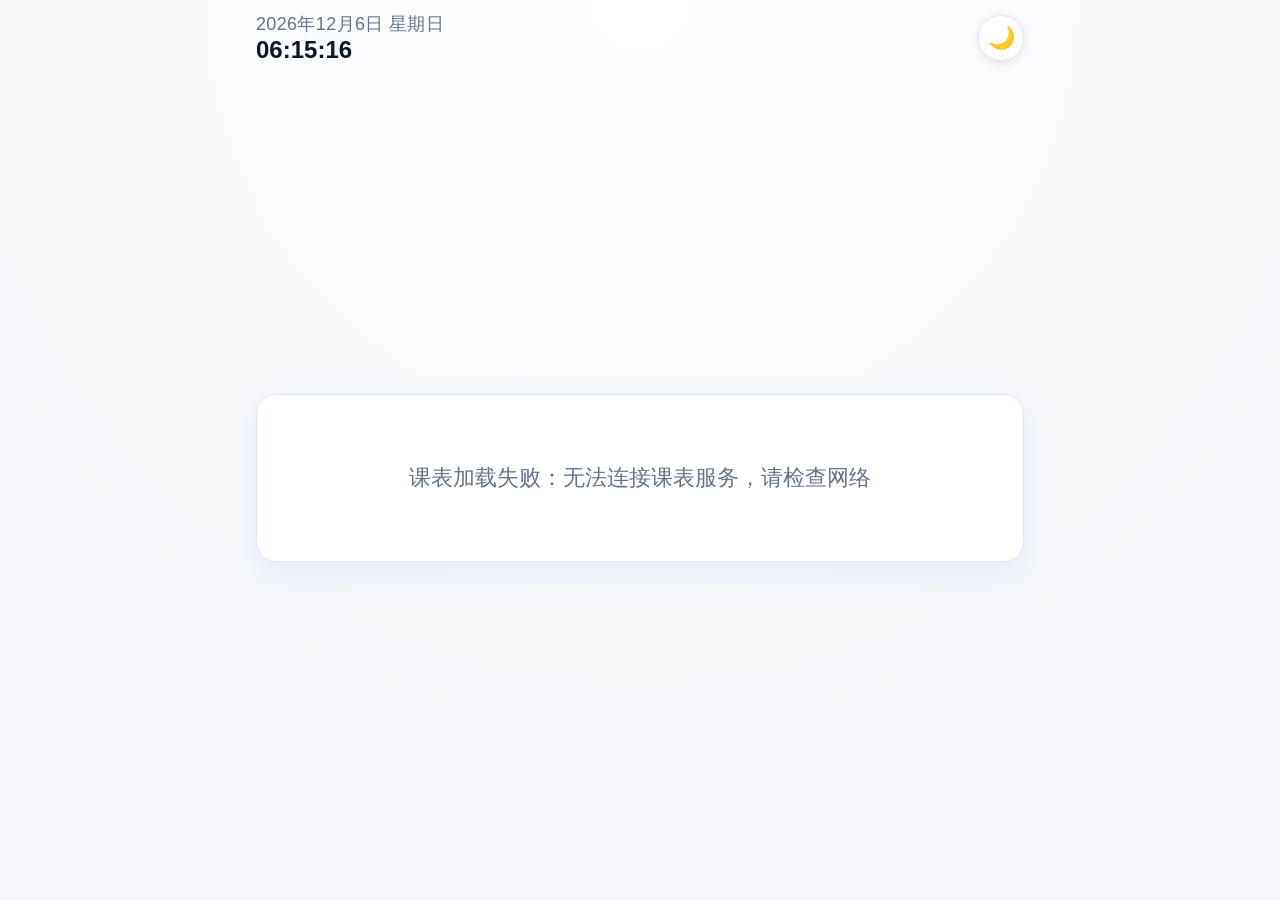
==== index.html @ 2ea4f19f "课表大屏系统初版" ====
<!DOCTYPE html>
<html lang="zh-CN" data-theme="light">
<head>
  <meta charset="UTF-8">
  <meta name="viewport" content="width=device-width, initial-scale=1.0, viewport-fit=cover">
  <meta name="theme-color" content="#f5f7fa">
  <title>课表大屏</title>
  <link rel="stylesheet" href="css/style.css">
</head>
<body>
  <div class="page">
    <!-- 顶部信息栏：日期 + 中文星期 + 实时时钟，右上角主题切换按钮 -->
    <header class="topbar">
      <div class="topbar-info">
        <div class="date-text" id="dateText">--</div>
        <div class="clock" id="clock">00:00:00</div>
      </div>
      <button class="theme-toggle" id="themeToggle" type="button" aria-label="切换日间/夜间主题">🌙</button>
    </header>

    <!-- 主体：最近一节课卡片 -->
    <main class="stage">
      <section class="course-card" id="courseCard">
        <div class="card-content" id="cardContent">
          <!-- 小标题：图标 + 状态文案，随「待上课 / 上课中 / 较长假期」切换 -->
          <span class="status-badge">
            <span class="status-icons" id="statusIcons">⏰ 📖</span>
            <span class="status-text" id="statusText">即将开课</span>
          </span>
          <h1 class="course-name" id="courseName">--</h1>
          <div class="classroom" id="classroom">--</div>
          <div class="course-time" id="courseTime">--:-- - --:--</div>
          <div class="teacher" id="teacher">--</div>
          <div class="countdown">
            <div class="countdown-hint" id="countdownHint">距离上课还有</div>
            <div class="countdown-main" id="countdownMain">
              <span class="countdown-num" id="countdownNum">--</span>
              <span class="countdown-unit">分钟</span>
            </div>
            <!-- 间隔超过 48 小时时替代分钟倒计时展示 -->
            <div class="holiday-tip" id="holidayTip" hidden>距离下次开课还有较长假期，请留意课表</div>
          </div>
          <div class="progress" id="progress" role="progressbar" aria-label="课程进度">
            <div class="progress-fill" id="progressFill"></div>
          </div>
          <!-- 底部提示小字：随状态切换 -->
          <div class="card-foot" id="cardFoot">做好准备，不要迟到</div>
        </div>
        <div class="empty-tip" id="emptyTip" hidden>暂无课程数据</div>
      </section>
    </main>
  </div>

  <!-- 手动调课面板：隐藏入口，长按顶部日期区域 700ms 打开 -->
  <div class="override-mask" id="overrideMask" hidden>
    <div class="override-sheet" role="dialog" aria-modal="true" aria-label="手动调课">
      <header class="override-head">
        <h2 class="override-title">手动调课</h2>
        <button class="override-btn override-btn-ghost" id="overrideClose" type="button">关闭</button>
      </header>

      <div class="override-body">
        <!-- 新增 / 编辑表单 -->
        <section class="override-section">
          <h3 class="override-subtitle" id="overrideFormTitle">新增临时课程</h3>
          <form class="override-form" id="overrideForm" novalidate>
            <label class="override-field">
              <span>课程名称 *</span>
              <input type="text" id="ovName" placeholder="如：高等数学">
            </label>
            <label class="override-field">
              <span>星期 *</span>
              <select id="ovWeekday">
                <option value="1">周一</option>
                <option value="2">周二</option>
                <option value="3">周三</option>
                <option value="4">周四</option>
                <option value="5">周五</option>
                <option value="6">周六</option>
                <option value="7">周日</option>
              </select>
            </label>
            <div class="override-row">
              <label class="override-field">
                <span>开始时间 *</span>
                <input type="time" id="ovStart">
              </label>
              <label class="override-field">
                <span>结束时间 *</span>
                <input type="time" id="ovEnd">
              </label>
            </div>
            <label class="override-field">
              <span>教室 *</span>
              <input type="text" id="ovClassroom" placeholder="如：实训楼203">
            </label>
            <label class="override-field">
              <span>老师</span>
              <input type="text" id="ovTeacher" placeholder="选填">
            </label>
            <p class="override-error" id="overrideError" hidden></p>
            <div class="override-actions">
              <button type="submit" class="override-btn override-btn-primary" id="ovSubmit">新增课程</button>
              <button type="button" class="override-btn override-btn-ghost" id="ovReset">重置表单</button>
            </div>
          </form>
        </section>

        <!-- 课程列表：正方课表 + 本地新增 -->
        <section class="override-section">
          <h3 class="override-subtitle">课程列表（含正方课表）</h3>
          <ul class="override-list" id="overrideList"></ul>
        </section>
      </div>

      <footer class="override-foot">
        <span class="override-hint" id="overrideStatus">所有修改仅保存在本机浏览器</span>
        <button class="override-btn override-btn-danger" id="overrideClear" type="button">清除全部手动修改</button>
      </footer>
    </div>
  </div>

  <!-- override.js 必须先加载，main.js 依赖 window.TimetableOverride -->
  <script src="js/override.js"></script>
  <script src="js/main.js"></script>
</body>
</html>
---- css/style.css ----
/* ============================================================
   课表大屏展示系统 - 全局样式
   极简赛博科技（柔和版）：卡片圆角 20px、极淡径向渐变背景、细边框
   日间 / 夜间主题通过 :root 与 html[data-theme="dark"] 上的 CSS 变量切换
   ============================================================ */

/* ---------- 主题变量：日间（默认） ---------- */
:root {
  --page-bg-center: #ffffff;   /* 背景径向渐变中心色 */
  --page-bg-edge: #f5f7fa;     /* 背景径向渐变边缘色（极浅灰蓝） */

  --card-bg: #ffffff;          /* 普通卡片背景 */
  --card-border: #e2e8f0;      /* 卡片细边框 */
  --card-shadow: 0 10px 32px rgba(37, 99, 235, .10);

  --text-main: #0f172a;
  --text-sub: #64748b;

  --accent-blue: #2563eb;      /* 待上课：科技蓝 */
  --accent-green: #10b981;     /* 上课中：科技绿 */

  /* 课程卡片三态配色：极淡渐变底 + 细边框 + 状态主色
     由 .is-* 类注入到 --card-accent 系列变量，供小标题 / 图标 / 进度条复用 */
  --stat-pending-bg1: #f7faff;                       /* 待上课：极淡蓝渐变起点 */
  --stat-pending-bg2: #e9f2ff;                       /* 待上课：极淡蓝渐变终点 */
  --stat-pending-accent: #2563eb;                    /* 待上课：主色 */
  --stat-pending-line: rgba(37, 99, 235, .26);       /* 待上课：细边框 */
  --stat-pending-soft: rgba(37, 99, 235, .09);       /* 待上课：主色淡底 */

  --stat-ongoing-bg1: #f6fdfa;                       /* 上课中：极淡绿渐变起点 */
  --stat-ongoing-bg2: #e7f9f1;
  --stat-ongoing-accent: #0d9f6e;
  --stat-ongoing-line: rgba(16, 185, 129, .28);
  --stat-ongoing-soft: rgba(16, 185, 129, .09);

  --stat-holiday-bg1: #fff7f7;                       /* 较长假期：极淡红渐变起点 */
  --stat-holiday-bg2: #ffeceb;
  --stat-holiday-accent: #dd5257;
  --stat-holiday-line: rgba(221, 82, 87, .26);
  --stat-holiday-soft: rgba(221, 82, 87, .09);

  --toggle-bg: #ffffff;
  --toggle-border: #e2e8f0;

  /* 表单控件（手动调课面板） */
  --field-bg: #f8fafc;
  --field-text: #0f172a;
  /* 下拉箭头（深色），URL 中的 # 需转义为 %23 */
  --select-arrow: url("data:image/svg+xml,%3Csvg xmlns='http://www.w3.org/2000/svg' viewBox='0 0 24 24' fill='none' stroke='%2364748b' stroke-width='2.5' stroke-linecap='round' stroke-linejoin='round'%3E%3Cpolyline points='6 9 12 15 18 9'/%3E%3C/svg%3E");
  /* 让浏览器用浅色渲染原生控件（下拉弹层、时间选择器） */
  color-scheme: light;
}

/* ---------- 主题变量：夜间 ---------- */
html[data-theme="dark"] {
  --page-bg-center: #16233c;
  --page-bg-edge: #0f172a;     /* 深蓝黑 */

  --card-bg: #1e293b;
  --card-border: #334155;
  --card-shadow: 0 10px 32px rgba(0, 0, 0, .5);

  --text-main: #e2e8f0;
  --text-sub: #94a3b8;

  /* 夜间小幅提高亮度，保证可读性 */
  --accent-blue: #3b82f6;
  --accent-green: #34d399;

  /* 课程卡片三态配色：夜间改用深色底 + 提亮的浅色主色，保证图标文字清晰可读 */
  --stat-pending-bg1: #182641;
  --stat-pending-bg2: #101b2e;
  --stat-pending-accent: #7cb2fb;
  --stat-pending-line: rgba(96, 165, 250, .34);
  --stat-pending-soft: rgba(96, 165, 250, .14);

  --stat-ongoing-bg1: #13291f;
  --stat-ongoing-bg2: #0d1c16;
  --stat-ongoing-accent: #4fd8a8;
  --stat-ongoing-line: rgba(52, 211, 153, .32);
  --stat-ongoing-soft: rgba(52, 211, 153, .14);

  --stat-holiday-bg1: #2b1c1f;
  --stat-holiday-bg2: #1c1214;
  --stat-holiday-accent: #f7a1a4;
  --stat-holiday-line: rgba(247, 161, 164, .30);
  --stat-holiday-soft: rgba(247, 161, 164, .14);

  --toggle-bg: #1e293b;
  --toggle-border: #334155;

  /* 表单控件（手动调课面板） */
  --field-bg: #0f172a;
  --field-text: #e2e8f0;
  --select-arrow: url("data:image/svg+xml,%3Csvg xmlns='http://www.w3.org/2000/svg' viewBox='0 0 24 24' fill='none' stroke='%2394a3b8' stroke-width='2.5' stroke-linecap='round' stroke-linejoin='round'%3E%3Cpolyline points='6 9 12 15 18 9'/%3E%3C/svg%3E");
  /* 关键：声明深色配色，浏览器才会把原生下拉弹层也渲染成深色，
     否则弹层会是浅色底 + 继承来的浅色文字，选项几乎看不清 */
  color-scheme: dark;
}

/* ---------- 基础重置 ---------- */
* {
  margin: 0;
  padding: 0;
  box-sizing: border-box;
}

[hidden] {
  display: none !important;
}

html,
body {
  height: 100%;
}

body {
  font-family: -apple-system, BlinkMacSystemFont, "Segoe UI", "PingFang SC",
    "Microsoft YaHei", "Helvetica Neue", Arial, sans-serif;
  color: var(--text-main);
  background-color: var(--page-bg-edge);
  background-image: radial-gradient(circle at 50% 0%, var(--page-bg-center) 0%, var(--page-bg-edge) 70%);
  /* 注意：不要用 background-attachment: fixed，移动端会禁用部分合成优化并强制重绘整个渐变。
     页面本身不滚动（overflow: hidden），无需 fixed 也能铺满视口。 */
  /* 主题切换平滑过渡 */
  transition: background-color .45s ease, color .45s ease;
  overflow: hidden; /* 手机竖屏一屏展示，不滚动 */
  -webkit-font-smoothing: antialiased;
}

/* ---------- 页面容器：手机竖屏优先，电脑端最大 800px 居中 ---------- */
.page {
  height: 100vh;
  height: 100dvh;
  max-width: 800px;
  margin: 0 auto;
  padding: 12px 16px 20px;
  padding-top: max(12px, env(safe-area-inset-top));
  display: flex;
  flex-direction: column;
  gap: 12px;
  overflow: hidden;
}

/* ---------- 顶部信息栏 ---------- */
.topbar {
  display: flex;
  align-items: center;
  justify-content: space-between;
  gap: 12px;
  flex-shrink: 0;
}

/* 顶部日期区域同时是「长按进入手动调课」的隐藏入口 */
.topbar-info {
  min-width: 0;
  -webkit-user-select: none;
  user-select: none;
  -webkit-touch-callout: none;
}

.date-text {
  font-size: clamp(16px, 4.2vw, 18px);
  color: var(--text-sub);
  letter-spacing: .02em;
}

.clock {
  font-size: clamp(20px, 5.5vw, 24px);
  font-weight: 700;
  font-variant-numeric: tabular-nums;
  transition: color .45s ease;
}

/* 右上角主题切换按钮 */
.theme-toggle {
  flex-shrink: 0;
  width: 46px;
  height: 46px;
  border-radius: 50%;
  border: 1px solid var(--toggle-border);
  background-color: var(--toggle-bg);
  font-size: 22px;
  line-height: 1;
  cursor: pointer;
  box-shadow: 0 2px 10px rgba(15, 23, 42, .10);
  transition: background-color .45s ease, border-color .45s ease, transform .2s ease;
}

.theme-toggle:active {
  transform: scale(.92);
}

/* ---------- 主体区域 ---------- */
.stage {
  flex: 1;
  min-height: 0;
  display: flex;
  align-items: center;
  justify-content: center;
}

/* ---------- 课程卡片 ---------- */
.course-card {
  width: 100%;
  border-radius: 20px;
  border: 1px solid var(--card-border);
  background-color: var(--card-bg);
  box-shadow: var(--card-shadow);
  padding: clamp(20px, 6vw, 36px) clamp(18px, 5vw, 32px);
  text-align: center;
  transition: background-color .4s ease, color .4s ease,
    border-color .4s ease, box-shadow .4s ease;
}

/* 待上课：极淡蓝渐变 + 细蓝边框（文字回归深色，夜间自动取浅色） */
.course-card.is-pending {
  --card-accent: var(--stat-pending-accent);
  --card-accent-soft: var(--stat-pending-soft);
  --card-accent-line: var(--stat-pending-line);
  background-color: var(--stat-pending-bg2);
  background-image: linear-gradient(155deg, var(--stat-pending-bg1) 0%, var(--stat-pending-bg2) 100%);
  border-color: var(--stat-pending-line);
}

/* 上课中：极淡绿渐变 + 细绿边框 */
.course-card.is-ongoing {
  --card-accent: var(--stat-ongoing-accent);
  --card-accent-soft: var(--stat-ongoing-soft);
  --card-accent-line: var(--stat-ongoing-line);
  background-color: var(--stat-ongoing-bg2);
  background-image: linear-gradient(155deg, var(--stat-ongoing-bg1) 0%, var(--stat-ongoing-bg2) 100%);
  border-color: var(--stat-ongoing-line);
}

/* 较长假期（间隔 > 48 小时）：极淡红渐变 + 细红边框 */
.course-card.is-holiday {
  --card-accent: var(--stat-holiday-accent);
  --card-accent-soft: var(--stat-holiday-soft);
  --card-accent-line: var(--stat-holiday-line);
  background-color: var(--stat-holiday-bg2);
  background-image: linear-gradient(155deg, var(--stat-holiday-bg1) 0%, var(--stat-holiday-bg2) 100%);
  border-color: var(--stat-holiday-line);
}

.card-content {
  display: flex;
  flex-direction: column;
  align-items: center;
  gap: clamp(6px, 2vw, 12px);
}

/* 小标题：图标 + 状态文案的组合胶囊 */
.status-badge {
  display: inline-flex;
  align-items: center;
  gap: 7px;
  font-size: clamp(13px, 3.4vw, 15px);
  font-weight: 600;
  letter-spacing: .08em;
  padding: 4px 14px;
  border-radius: 999px;
  background-color: var(--card-accent-soft, rgba(37, 99, 235, .09));
  border: 1px solid var(--card-accent-line, rgba(37, 99, 235, .26));
  color: var(--card-accent, var(--accent-blue));
}

/* 小标题里的图标：稍微放大一点，作为克制的状态装饰 */
.status-icons {
  font-size: clamp(14px, 3.8vw, 17px);
  line-height: 1;
  letter-spacing: .04em;
}

/* 课程名称：48~64px，超粗 */
.course-name {
  font-size: clamp(48px, 14vw, 64px);
  font-weight: 900;
  line-height: 1.05;
  word-break: break-word;
}

/* 教室：40~52px，加粗（重点放大，方便快速识别教室） */
.classroom {
  font-size: clamp(40px, 11vw, 52px);
  font-weight: 800;
  line-height: 1.1;
  word-break: break-word;
}

/* 上课时间：24~28px */
.course-time {
  font-size: clamp(24px, 7vw, 28px);
  font-weight: 600;
  font-variant-numeric: tabular-nums;
  opacity: .95;
}

/* 授课老师：18~20px */
.teacher {
  font-size: clamp(18px, 5vw, 20px);
  font-weight: 500;
  opacity: .85;
}

/* ---------- 倒计时 ---------- */
.countdown {
  margin-top: clamp(4px, 1.5vw, 10px);
  display: flex;
  flex-direction: column;
  align-items: center;
  gap: 2px;
}

.countdown-hint {
  font-size: clamp(15px, 4vw, 18px);
  font-weight: 600;
  letter-spacing: .08em;
  opacity: .9;
}

.countdown-main {
  display: flex;
  align-items: baseline;
  gap: 6px;
}

/* 倒计时数字：56~72px，超粗，页面最醒目 */
.countdown-num {
  display: inline-block;
  font-size: clamp(56px, 16vw, 72px);
  font-weight: 900;
  line-height: 1;
  font-variant-numeric: tabular-nums;
  will-change: transform;
}

/* 倒计时数字变化时的平滑脉冲动画 */
@keyframes numPop {
  0%   { transform: scale(1); }
  45%  { transform: scale(1.08); }
  100% { transform: scale(1); }
}

.countdown-num.tick {
  animation: numPop .45s ease;
}

.countdown-unit {
  font-size: clamp(22px, 6vw, 28px);
  font-weight: 700;
  opacity: .9;
}

/* 长间隔（>48小时）提示文案：替代分钟倒计时 */
.holiday-tip {
  font-size: clamp(20px, 5.6vw, 26px);
  font-weight: 700;
  line-height: 1.45;
  letter-spacing: .02em;
  padding: clamp(4px, 1.5vw, 8px) 0;
}

/* ---------- 进度条 ---------- */
/* 待上课：显示剩余等待比例（从满逐渐减少）；上课中：显示已上比例（从左往右填满） */
/* 间隔超过 48 小时时不渲染（由 JS 控制 hidden） */
.progress {
  width: 80%; /* 占卡片宽度 80%，卡片内容居中因此自动水平居中 */
  height: clamp(8px, 2.2vw, 12px);
  margin-top: clamp(10px, 3vw, 16px);
  border-radius: 999px;
  /* 淡色卡片上改用状态主色的淡底与实色填充，逻辑与动画完全不变 */
  background-color: var(--card-accent-soft, rgba(37, 99, 235, .12));
  overflow: hidden;
}

.progress-fill {
  width: 100%;
  height: 100%;
  border-radius: 999px;
  background-color: var(--card-accent, var(--accent-blue));
  transform: scaleX(0);
  transform-origin: left center;
  /* 用 transform 而不是 width 做动画：
     width 属于会触发布局的属性，逐帧动画会导致每帧重排；
     transform 走合成层，移动端明显更流畅。 */
  transition: transform 1s linear;
  will-change: transform;
}

/* ---------- 底部提示小字 ---------- */
/* 位置在进度条下方（长假期时进度条隐藏，它仍位于卡片底部） */
.card-foot {
  margin-top: clamp(2px, 1vw, 6px);
  font-size: clamp(13px, 3.6vw, 15px);
  font-weight: 500;
  letter-spacing: .04em;
  color: var(--card-accent, var(--text-sub));
  opacity: .88;
}

/* ---------- 空状态 ---------- */
.empty-tip {
  font-size: clamp(18px, 5vw, 22px);
  color: var(--text-sub);
  padding: clamp(20px, 6vw, 32px) 0;
}

/* ============================================================
   手动调课面板（隐藏入口：长按顶部日期区域打开）
   独立于大屏页，允许内部滚动，不影响「首页一屏不滚动」的约束
   ============================================================ */
.override-mask {
  position: fixed;
  inset: 0;
  z-index: 100;
  display: flex;
  align-items: center;
  justify-content: center;
  padding: 16px;
  background-color: rgba(15, 23, 42, .6);
  /* 注意：不要加 backdrop-filter: blur()。
     全屏毛玻璃在移动端 GPU 上非常昂贵，而且背后每秒都在重绘（倒计时/进度条），
     会持续触发重新模糊整块背景，这正是面板卡顿的主因。 */
}

.override-sheet {
  width: min(100%, 560px);
  max-height: 92vh;
  display: flex;
  flex-direction: column;
  border-radius: 20px;
  border: 1px solid var(--card-border);
  background-color: var(--card-bg);
  color: var(--text-main);
  box-shadow: 0 20px 60px rgba(15, 23, 42, .3);
  overflow: hidden;
}

.override-head,
.override-foot {
  display: flex;
  align-items: center;
  justify-content: space-between;
  gap: 12px;
  padding: 14px 18px;
  flex-shrink: 0;
}

.override-head {
  border-bottom: 1px solid var(--card-border);
}

.override-foot {
  border-top: 1px solid var(--card-border);
  flex-wrap: wrap;
}

.override-title {
  font-size: 18px;
  font-weight: 800;
}

.override-hint {
  font-size: 12px;
  color: var(--text-sub);
}

.override-body {
  flex: 1;
  min-height: 0;
  overflow-y: auto;
  padding: 16px 18px;
  display: flex;
  flex-direction: column;
  gap: 22px;
}

.override-subtitle {
  font-size: 14px;
  font-weight: 700;
  color: var(--text-sub);
  margin-bottom: 10px;
}

/* ---------- 表单 ---------- */
.override-form {
  display: flex;
  flex-direction: column;
  gap: 12px;
}

.override-row {
  display: flex;
  gap: 12px;
}

.override-row .override-field {
  flex: 1;
  min-width: 0;
}

.override-field {
  display: flex;
  flex-direction: column;
  gap: 6px;
  font-size: 13px;
  color: var(--text-sub);
}

.override-field input,
.override-field select {
  width: 100%;
  padding: 10px 12px;
  font-size: 15px;
  font-family: inherit;
  /* 用变量而非继承色，避免夜间继承浅色文字后落到浅色原生弹层上看不清 */
  color: var(--field-text);
  background-color: var(--field-bg);
  border: 1px solid var(--card-border);
  border-radius: 10px;
  outline: none;
  transition: border-color .2s ease;
}

/* 下拉框：去掉系统默认外观，换成自绘箭头，日夜模式下都清晰可辨 */
.override-field select {
  appearance: none;
  -webkit-appearance: none;
  padding-right: 36px;
  background-image: var(--select-arrow);
  background-repeat: no-repeat;
  background-position: right 12px center;
  background-size: 16px 16px;
  cursor: pointer;
}

/* 时间选择器的时钟图标 */
.override-field input[type="time"]::-webkit-calendar-picker-indicator {
  cursor: pointer;
  opacity: .65;
}

.override-field input:focus,
.override-field select:focus {
  border-color: var(--accent-blue);
}

.override-error {
  font-size: 13px;
  color: #ef4444;
}

.override-actions {
  display: flex;
  gap: 10px;
}

/* ---------- 按钮 ---------- */
.override-btn {
  padding: 10px 16px;
  font-size: 14px;
  font-family: inherit;
  font-weight: 600;
  border-radius: 10px;
  border: 1px solid var(--card-border);
  background-color: transparent;
  color: var(--text-main);
  cursor: pointer;
  transition: opacity .2s ease, transform .15s ease;
}

.override-btn:active {
  transform: scale(.97);
}

.override-btn-primary {
  background-color: var(--accent-blue);
  border-color: transparent;
  color: #ffffff;
}

.override-btn-danger {
  background-color: #ef4444;
  border-color: transparent;
  color: #ffffff;
}

.override-btn-ghost {
  background-color: transparent;
}

/* ---------- 课程列表 ---------- */
.override-list {
  list-style: none;
  display: flex;
  flex-direction: column;
  gap: 8px;
}

.override-item {
  display: flex;
  align-items: center;
  justify-content: space-between;
  gap: 12px;
  padding: 10px 12px;
  border: 1px solid var(--card-border);
  border-radius: 12px;
}

.override-item.is-skipped {
  opacity: .55;
}

.override-item-info {
  min-width: 0;
  display: flex;
  flex-direction: column;
  gap: 3px;
}

.override-item-title {
  font-size: 15px;
  font-weight: 700;
  overflow: hidden;
  text-overflow: ellipsis;
  white-space: nowrap;
}

.override-item-meta {
  font-size: 12px;
  color: var(--text-sub);
}

.override-badge {
  align-self: flex-start;
  font-size: 11px;
  font-weight: 600;
  padding: 2px 8px;
  border-radius: 999px;
  color: var(--accent-blue);
  background-color: rgba(37, 99, 235, .12);
}

.override-badge.is-skipped {
  color: #ef4444;
  background-color: rgba(239, 68, 68, .12);
}

.override-item-ops {
  display: flex;
  gap: 6px;
  flex-shrink: 0;
}

.override-btn-sm {
  padding: 6px 12px;
  font-size: 13px;
  font-family: inherit;
  border-radius: 8px;
  border: 1px solid var(--card-border);
  background-color: transparent;
  color: var(--text-main);
  cursor: pointer;
}

.override-btn-sm.is-danger {
  color: #ef4444;
  border-color: rgba(239, 68, 68, .4);
}

.override-empty {
  font-size: 14px;
  color: var(--text-sub);
  text-align: center;
  padding: 16px 0;
}

/* 面板打开时禁止大屏页滚动 */
body.override-open {
  overflow: hidden;
}

/* 尊重用户的减弱动画偏好 */
@media (prefers-reduced-motion: reduce) {
  * {
    animation: none !important;
    transition: none !important;
  }
}
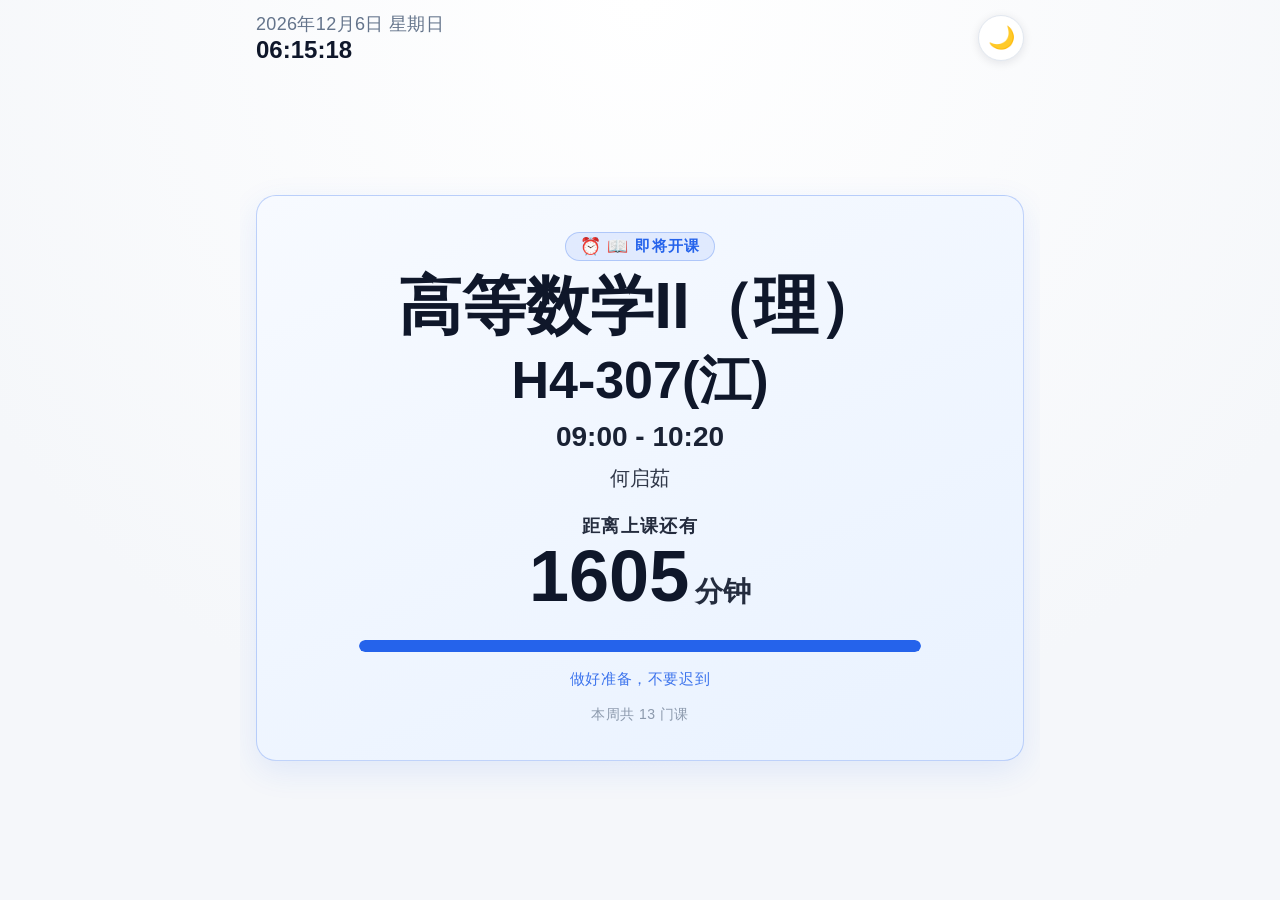
==== commit 93be46c6: "chore: 更新课表数据（2026-09-25 02:23 UTC）" ====
--- a/index.html
+++ b/index.html
@@ -45,6 +45,8 @@
           </div>
           <!-- 底部提示小字：随状态切换 -->
           <div class="card-foot" id="cardFoot">做好准备，不要迟到</div>
+          <!-- 本周课程数提示：由 main.js 按「本周课表 + 本地覆盖层」统计 -->
+          <div class="week-stat" id="weekStat" hidden></div>
         </div>
         <div class="empty-tip" id="emptyTip" hidden>暂无课程数据</div>
       </section>
--- a/css/style.css
+++ b/css/style.css
@@ -399,6 +399,17 @@
   opacity: .88;
 }
 
+/* ---------- 本周课程数提示 ---------- */
+/* 卡片最底部的一行小字，仅作信息提示，不参与状态配色 */
+.week-stat {
+  margin-top: clamp(2px, .8vw, 5px);
+  font-size: clamp(12px, 3.2vw, 14px);
+  font-weight: 500;
+  letter-spacing: .03em;
+  color: var(--text-sub);
+  opacity: .7;
+}
+
 /* ---------- 空状态 ---------- */
 .empty-tip {
   font-size: clamp(18px, 5vw, 22px);
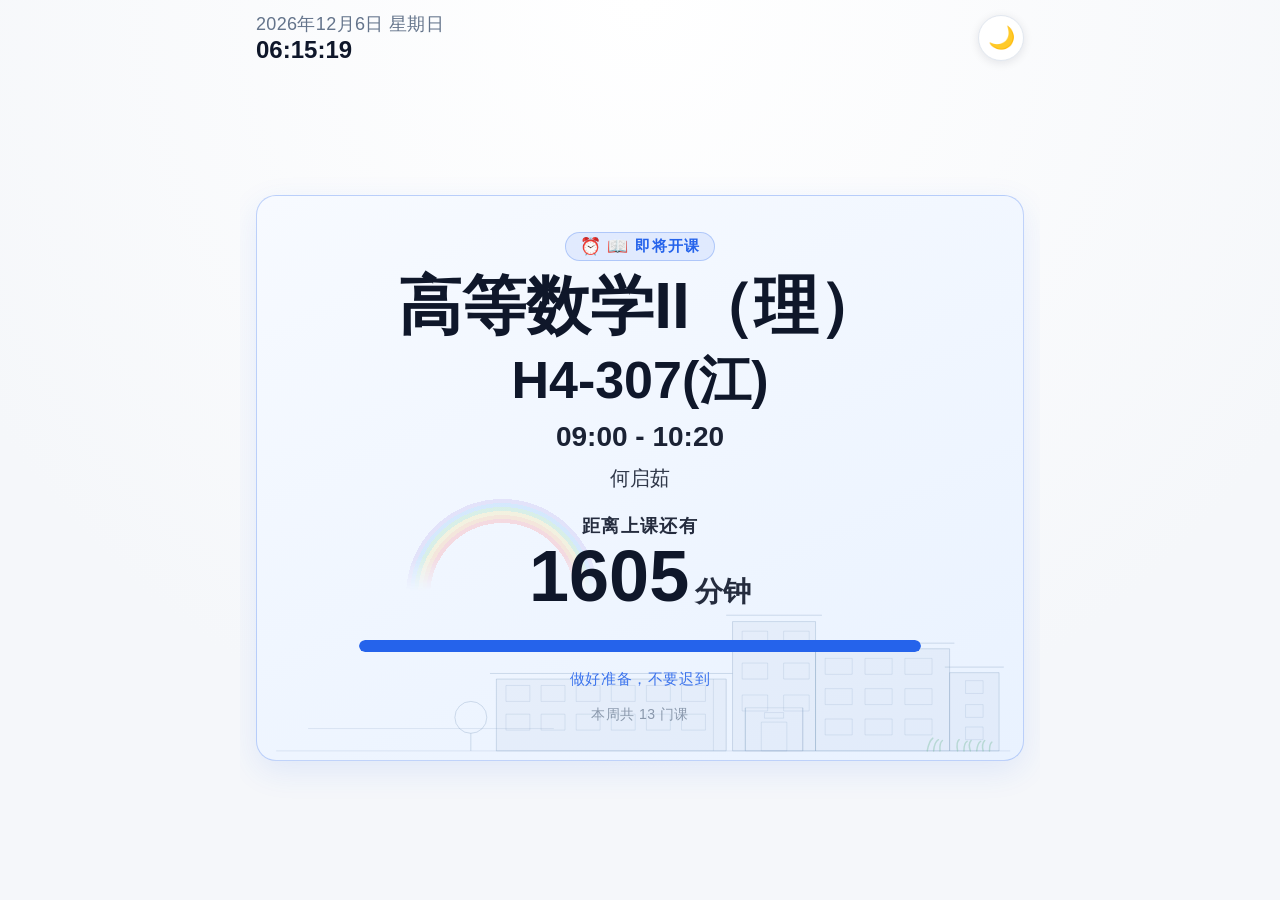
==== commit f3cfb153: "chore: 更新课表数据（2026-09-26 06:15 UTC）" ====
--- a/index.html
+++ b/index.html
@@ -21,6 +21,221 @@
     <!-- 主体：最近一节课卡片 -->
     <main class="stage">
       <section class="course-card" id="courseCard">
+        <!-- 底层装饰：抽象校园「教学楼 + 植被」线条插画（纯矢量内联 SVG，不含任何图片或外部资源）。
+             只在「待上课」状态显示，压在卡片最底层，定位与配色由 css/style.css 的 .card-deco 控制 -->
+        <!-- preserveAspectRatio 用 slice（铺满）而不是 meet（完整装下）：
+             窄屏手机上卡片变窄变长，若用 meet 插画会被宽度锁死、缩成很小一条；
+             slice 让插画始终按装饰带高度铺满、右下对齐，超出部分裁掉左侧天空 -->
+        <svg class="card-deco card-deco-pending" viewBox="0 0 960 270" preserveAspectRatio="xMaxYMax slice" aria-hidden="true" focusable="false">
+          <!-- 地平线 与 左侧路面/草坪分界线 -->
+          <path class="dc-soft" d="M24 258H944M64 230H372"/>
+
+          <!-- 左：两层矮楼（楼体轮廓 + 挑檐线 + 两排窗格 + 分层竖线） -->
+          <rect class="dc-body" x="300" y="168" width="288" height="90"/>
+          <path class="dc-line" d="M292 161H596"/>
+          <!-- 两排窗格：夜里只留零星几扇亮着的教室，分「较亮 / 微亮 / 关闭」三档
+               （挂 dc-lit 的较亮、挂 dc-lit-dim 的微亮、仍用 dc-soft 的整夜关闭；
+                白天这三档线型完全一样，看不出区别） -->
+          <path class="dc-lit" d="M312 176h30v20h-30z M356 176h30v20h-30z M444 212h30v20h-30z"/>
+          <path class="dc-lit-dim" d="M488 212h30v20h-30z"/>
+          <path class="dc-soft" d="M400 176h30v20h-30z M444 176h30v20h-30z M488 176h30v20h-30z M532 176h30v20h-30z M312 212h30v20h-30z M356 212h30v20h-30z M400 212h30v20h-30z M532 212h30v20h-30z"/>
+          <!-- 开间分隔竖线：是楼体结构线，不点亮 -->
+          <path class="dc-soft" d="M572 168V258"/>
+
+          <!-- 右：主楼（左塔楼高、右体块矮的阶梯轮廓 + 三层窗格 + 门厅） -->
+          <rect class="dc-body" x="596" y="96" width="104" height="162"/>
+          <rect class="dc-body" x="700" y="130" width="168" height="128"/>
+          <path class="dc-line" d="M588 88H708M694 123H874"/>
+          <!-- 主楼三层窗格（15 扇）同样只留零星几扇亮着，三档零散分布 -->
+          <path class="dc-lit" d="M608 108h32v20h-32z M660 188h32v20h-32z M762 180h34v20h-34z"/>
+          <path class="dc-lit-dim" d="M712 142h34v20h-34z M812 218h34v20h-34z"/>
+          <path class="dc-soft" d="M660 108h32v20h-32z M608 148h32v20h-32z M660 148h32v20h-32z M608 188h32v20h-32z M762 142h34v20h-34z M812 142h34v20h-34z M712 180h34v20h-34z M812 180h34v20h-34z M712 218h34v20h-34z M762 218h34v20h-34z"/>
+          <!-- 门厅：内凹的入口两侧竖线 + 门洞 + 门楣小窗 -->
+          <path class="dc-line" d="M612 204V258M684 204V258"/>
+          <path class="dc-soft" d="M612 204h72v54h-72z M632 222h32v36h-32z M636 210h24v7h-24z"/>
+
+          <!-- 右翼矮楼（单列三扇小窗，夜里只有中间那扇亮着） -->
+          <rect class="dc-body" x="868" y="160" width="62" height="98"/>
+          <path class="dc-line" d="M862 153H936"/>
+          <path class="dc-lit" d="M888 200h22v16h-22z"/>
+          <path class="dc-soft" d="M888 170h22v16h-22z M888 228h22v16h-22z"/>
+
+          <!-- 植被：左侧小树（树冠 + 树干）、主楼窗台一丛小绿植、底部一排低矮草丛 -->
+          <path class="dc-line" d="M268 258V236"/>
+          <circle class="dc-line" cx="268" cy="216" r="20"/>
+          <path class="dc-veg" d="M840 258q2-12 7-16M848 258q1-11 6-14M856 258q-1-10 3-13"/>
+          <path class="dc-veg" d="M878 258q-2-11 2-14M886 258q0-10 4-12M894 258q-3-9 1-13M902 258q1-10 5-12M910 258q-2-9 2-13M918 258q0-9 3-11"/>
+        </svg>
+        <!-- 底层装饰：抽象校园「长排教学楼立面」线条插画（纯矢量内联 SVG，不含任何图片或外部资源）。
+             只在「上课中」状态显示，压在卡片最底层，配色由 css/style.css 的 .card-deco 一套变量控制。
+             尺寸沿用 .card-deco 的 height:38% + width:100%，preserveAspectRatio 用 slice（铺满）：
+             卡片越窄两侧被裁掉越多，中间「入口 + 两侧窗带」那一段始终保留 ——
+             所以手机上看到的是一条横贯卡片、两端伸出卡外的长楼，而不是缩成小小一条 -->
+        <svg class="card-deco card-deco-ongoing" viewBox="0 0 960 190" preserveAspectRatio="xMidYMax slice" aria-hidden="true" focusable="false">
+          <!-- 远景：两端各一段更矮的附属楼（只有极淡块面、不描边，压在主楼后面） -->
+          <rect class="dc-ghost" x="8" y="110" width="70" height="48"/>
+          <rect class="dc-ghost" x="882" y="104" width="70" height="54"/>
+
+          <!-- 地面线 -->
+          <path class="dc-soft" d="M18 158H942"/>
+
+          <!-- 主楼三段：左翼 / 中段略高 / 右翼（浅块面 + 轮廓线），楼体高度约占卡片宽度的 14% -->
+          <rect class="dc-body" x="68" y="42" width="244" height="116"/>
+          <rect class="dc-body" x="312" y="26" width="336" height="132"/>
+          <rect class="dc-body" x="648" y="42" width="244" height="116"/>
+
+          <!-- 挑檐线：三段各一条，比楼体略宽出一小截 -->
+          <path class="dc-line" d="M60 42H320M304 26H656M640 42H900"/>
+
+          <!-- 两端翼楼外端的坡屋面 -->
+          <path class="dc-line" d="M68 42L86 26H162L180 42M780 42L798 26H874L892 42"/>
+
+          <!-- 左翼窗格：4 层 × 5 扇。夜里只留零星几扇亮着，分「较亮 / 微亮 / 关闭」三档 -->
+          <path class="dc-lit" d="M128 76h30v22h-30z M174 76h30v22h-30z M82 128h30v22h-30z"/>
+          <path class="dc-lit-dim" d="M220 50h30v22h-30z M220 76h30v22h-30z M266 102h30v22h-30z"/>
+          <path class="dc-soft" d="M82 50h30v22h-30z M128 50h30v22h-30z M174 50h30v22h-30z M266 50h30v22h-30z M82 76h30v22h-30z M266 76h30v22h-30z M82 102h30v22h-30z M128 102h30v22h-30z M174 102h30v22h-30z M220 102h30v22h-30z M128 128h30v22h-30z M174 128h30v22h-30z M220 128h30v22h-30z M266 128h30v22h-30z"/>
+
+          <!-- 右翼窗格：4 层 × 5 扇（与左翼镜像，同样只留零星几扇亮着） -->
+          <path class="dc-lit" d="M754 50h30v22h-30z M708 102h30v22h-30z M800 128h30v22h-30z"/>
+          <path class="dc-lit-dim" d="M846 76h30v22h-30z M662 102h30v22h-30z M754 128h30v22h-30z"/>
+          <path class="dc-soft" d="M662 50h30v22h-30z M708 50h30v22h-30z M800 50h30v22h-30z M846 50h30v22h-30z M662 76h30v22h-30z M708 76h30v22h-30z M754 76h30v22h-30z M800 76h30v22h-30z M754 102h30v22h-30z M800 102h30v22h-30z M846 102h30v22h-30z M662 128h30v22h-30z M708 128h30v22h-30z M846 128h30v22h-30z"/>
+
+          <!-- 中段窗格：入口两侧各一条宽窗带，4 层 × 2 扇（同样只留零星几扇亮着） -->
+          <path class="dc-lit" d="M322 94h40v26h-40z M540 34h40v26h-40z M598 64h40v26h-40z"/>
+          <path class="dc-lit-dim" d="M380 124h40v26h-40z M540 94h40v26h-40z"/>
+          <path class="dc-soft" d="M322 34h40v26h-40z M380 34h40v26h-40z M322 64h40v26h-40z M380 64h40v26h-40z M540 64h40v26h-40z M598 34h40v26h-40z M380 94h40v26h-40z M598 94h40v26h-40z M322 124h40v26h-40z M540 124h40v26h-40z M598 124h40v26h-40z"/>
+
+          <!-- 入口门厅：挑出的雨棚 + 两侧立柱 + 玻璃门（含竖梃）+ 门前台阶 -->
+          <path class="dc-line" d="M424 96H536M428 106H532M440 106V158M520 106V158"/>
+          <path class="dc-soft" d="M452 112h56v46h-56z M466 112V158M480 112V158M494 112V158 M444 152H516"/>
+
+          <!-- 植被：左侧细树（树干 + 树冠）、右侧小灌木、底部一整排草丛 -->
+          <path class="dc-line" d="M44 158V124"/>
+          <ellipse class="dc-line" cx="44" cy="104" rx="13" ry="24"/>
+          <path class="dc-veg" d="M916 158q-2-14 3-19M922 158q1-13 6-17M910 158q-3-12 0-17"/>
+          <path class="dc-veg" d="M24 158q2-16 7-21M32 158q1-15 6-19M40 158q-1-14 3-18 M100 158q2-16 7-21M108 158q1-15 6-19M116 158q-1-14 3-18 M176 158q2-16 7-21M184 158q1-15 6-19M192 158q-1-14 3-18 M252 158q2-16 7-21M260 158q1-15 6-19M268 158q-1-14 3-18 M328 158q2-16 7-21M336 158q1-15 6-19M344 158q-1-14 3-18 M404 158q2-16 7-21M412 158q1-15 6-19M420 158q-1-14 3-18 M480 158q2-16 7-21M488 158q1-15 6-19M496 158q-1-14 3-18 M556 158q2-16 7-21M564 158q1-15 6-19M572 158q-1-14 3-18 M632 158q2-16 7-21M640 158q1-15 6-19M648 158q-1-14 3-18 M708 158q2-16 7-21M716 158q1-15 6-19M724 158q-1-14 3-18 M784 158q2-16 7-21M792 158q1-15 6-19M800 158q-1-14 3-18 M860 158q2-16 7-21M868 158q1-15 6-19M876 158q-1-14 3-18 M924 158q2-16 7-21M932 158q1-15 6-19M940 158q-1-14 3-18"/>
+        </svg>
+        <!-- 底层装饰：开平碉楼 + 岭南榕树的侨乡水岸剪影（纯矢量内联 SVG，不含任何图片或外部资源）。
+             只在「较长假期」状态显示，压在卡片最底层；宽度按卡片宽度取比例、高度由 CSS 的
+             aspect-ratio 锁死成 viewBox 比例，所以手机 / 电脑都是等比缩放、绝不变形。
+             底边停在水面饰带的上沿，碉楼与榕树正好立在地平线上；
+             线条与植被的配色由 css/style.css 的 .is-holiday .card-deco 一套变量控制 -->
+        <!-- 造型要点（一眼认出是开平碉楼）：又高又瘦的平直楼体（近 1:2）、多道层间挑檐、
+             密排的窗格、顶层柱廊式券廊、屋顶两端「燕子窝」角堡 + 中央山花圆窗 -->
+        <svg class="card-deco card-deco-holiday-left" viewBox="0 0 461 420" preserveAspectRatio="xMidYMax meet" aria-hidden="true" focusable="false">
+          <!-- 地面线：与卡片底部那层水面饰带的上沿重合 -->
+          <path class="dc-soft" d="M0 418H461"/>
+
+          <!-- 左侧：岭南大榕树（特征都点出来）——矮壮带板根的树干、一排垂到地面的气根、
+               宽而低的散冠，远看就是一棵压着水岸的老榕 -->
+          <path class="dc-line" d="M64 418C70 396 77 374 84 352M104 418C98 396 91 374 86 352"/>
+          <path class="dc-line" d="M58 406C48 409 40 413 34 418M110 406C120 409 128 413 134 418"/>
+          <path class="dc-line" d="M86 352L46 320M86 352L128 316M86 352L88 296"/>
+          <!-- 气根：榕树最标志性的特征，从枝干垂到地面，像挂了一排帘子 -->
+          <path class="dc-line" d="M46 320C42 350 39 384 38 418M128 316C132 348 135 382 136 418M58 336C55 364 53 392 52 418"/>
+          <path class="dc-soft" d="M112 330C114 360 115 390 116 418M30 332V356M68 300V320M108 300V318M142 324V346"/>
+          <ellipse class="dc-line" cx="86" cy="308" rx="54" ry="36"/>
+          <ellipse class="dc-line" cx="44" cy="320" rx="32" ry="24"/>
+          <ellipse class="dc-line" cx="132" cy="318" rx="32" ry="24"/>
+          <ellipse class="dc-line" cx="70" cy="274" rx="38" ry="25"/>
+          <ellipse class="dc-line" cx="120" cy="278" rx="32" ry="22"/>
+          <ellipse class="dc-soft" cx="86" cy="332" rx="40" ry="20"/>
+          <!-- 树下一丛灌木与草丛 -->
+          <path class="dc-veg" d="M156 418q-3-17 3-22M164 418q1-16 6-20M172 418q-2-14 2-19M180 418q1-13 5-17"/>
+
+          <!-- 碉楼主体：开平碉楼的命门是「又高又瘦、立面平直」——
+               楼体 148 宽 × 300 高，接近 1:2 的瘦高比例，一眼就不是普通教学楼 -->
+          <rect class="dc-body" x="250" y="118" width="148" height="300"/>
+          <!-- 三道层间挑檐线（两端各挑出 8），把楼体切成四段 -->
+          <path class="dc-line" d="M242 196H406M242 274H406M242 352H406"/>
+
+          <!-- 顶层：柱廊式券廊（碉楼最标志性的部分），三开间半圆券。
+               这三孔券挂 dc-lit：白天只是普通窗线，夜里整层点亮 -->
+          <path class="dc-lit" d="M263 196V166A18 18 0 0 1 299 166V196M306 196V166A18 18 0 0 1 342 166V196M349 196V166A18 18 0 0 1 385 166V196"/>
+          <!-- 券廊的额枋线 + 中间两根券脚 -->
+          <path class="dc-soft" d="M250 142H398M302 196V166M345 196V166"/>
+
+          <!-- 三、四层：每层两扇窗，每扇带竖梃 + 横档（窗格多层次重复，是碉楼的第二特征） -->
+          <path class="dc-lit" d="M264 212h44v46h-44z M286 212V258 M264 235H308 M340 212h44v46h-44z M362 212V258 M340 235H384"/>
+          <path class="dc-lit" d="M264 290h44v46h-44z M286 290V336 M264 313H308 M340 290h44v46h-44z M362 290V336 M340 313H384"/>
+
+          <!-- 底层：中间厚重的拱门洞（沿用细节线，不点亮） + 两侧小窗（dc-lit，夜间亮灯） -->
+          <path class="dc-soft" d="M308 418V382A16 16 0 0 1 340 382V418M324 382V418"/>
+          <path class="dc-lit" d="M270 376h22v28h-22z M281 376V404 M270 390H292 M356 376h22v28h-22z M367 376V404 M356 390H378"/>
+
+          <!-- 屋顶：挑檐线 + 女儿墙 + 两端「燕子窝」角堡（碉楼独有的出挑小角楼） -->
+          <rect class="dc-body" x="242" y="98" width="164" height="20"/>
+          <path class="dc-line" d="M242 98H406M228 118H420"/>
+          <path class="dc-line" d="M242 118V104A14 14 0 0 0 228 118M406 118V104A14 14 0 0 1 420 118"/>
+
+          <!-- 女儿墙中央的山花（半圆拱）+ 拱下圆窗（dc-lit，夜里是碉楼最高的一盏灯）+ 顶尖 -->
+          <path class="dc-line" d="M284 98A40 40 0 0 1 364 98"/>
+          <path class="dc-soft" d="M296 98A28 28 0 0 1 352 98"/>
+          <circle class="dc-lit" cx="324" cy="80" r="12"/>
+          <path class="dc-line" d="M324 58V44"/>
+          <circle class="dc-line" cx="324" cy="41" r="3"/>
+
+          <!-- 碉楼右侧的一丛草丛 -->
+          <path class="dc-veg" d="M410 418q2-16 7-20M418 418q1-15 6-18M426 418q-1-14 3-17M440 418q2-13 6-17M448 418q1-12 5-15"/>
+        </svg>
+        <!-- 底层装饰：江门骑楼 + 岭南大榕树的水岸剪影（纯矢量内联 SVG）。
+             与左幅同一套定位与配色规则，贴在卡片右下角；底边同样停在水面饰带的上沿。
+             造型要点（一眼认出是江门骑楼）：地面层是通透的连续券柱廊（骑楼的灵魂）、
+             上面两层窗带（下排方窗 + 上排拱窗）、竖向壁柱分间、屋顶女儿墙压三朵弧形山花 -->
+        <svg class="card-deco card-deco-holiday-right" viewBox="0 0 424 320" preserveAspectRatio="xMidYMax meet" aria-hidden="true" focusable="false">
+          <!-- 地面线 -->
+          <path class="dc-soft" d="M0 318H424"/>
+
+          <!-- 先画右侧的大榕树（左下几团树冠会被骑楼挡住，形成前后层次）：
+               矮壮带板根的树干 + 一排垂到地面的气根 + 六团错落重叠的宽散冠 -->
+          <path class="dc-line" d="M358 318C364 292 368 262 372 234M386 318C380 292 376 262 372 234"/>
+          <path class="dc-line" d="M352 308C344 311 338 313 332 315M392 308C400 311 406 312 410 314"/>
+          <path class="dc-line" d="M372 234L344 200M372 234L400 198M372 234V176"/>
+          <path class="dc-line" d="M344 200C340 240 338 280 338 318M400 198C404 238 406 278 406 318"/>
+          <path class="dc-soft" d="M356 216C354 252 352 286 352 318M330 226V248M416 224V246"/>
+          <ellipse class="dc-line" cx="372" cy="170" rx="42" ry="28"/>
+          <ellipse class="dc-line" cx="340" cy="192" rx="32" ry="22"/>
+          <ellipse class="dc-line" cx="398" cy="186" rx="24" ry="21"/>
+          <ellipse class="dc-line" cx="356" cy="136" rx="34" ry="22"/>
+          <ellipse class="dc-line" cx="394" cy="142" rx="26" ry="19"/>
+          <ellipse class="dc-soft" cx="372" cy="204" rx="34" ry="20"/>
+
+          <!-- 骑楼主体：地面层留空做券柱廊（不画墙），上面两层才是楼体 -->
+          <rect class="dc-body" x="4" y="88" width="320" height="144"/>
+          <!-- 檐口线 与 层间腰线（腰线同时是券廊的天花板） -->
+          <path class="dc-line" d="M-2 88H330M-2 232H330"/>
+          <path class="dc-soft" d="M4 154H324"/>
+
+          <!-- 地面层：连续五连券（半圆券 + 粗券脚柱），每孔券顶再点一颗券心石 -->
+          <path class="dc-line" d="M11 318V258A25 25 0 0 1 61 258V318M75 318V258A25 25 0 0 1 125 258V318M139 318V258A25 25 0 0 1 189 258V318M203 318V258A25 25 0 0 1 253 258V318M267 318V258A25 25 0 0 1 317 258V318"/>
+          <path class="dc-soft" d="M68 318V232M132 318V232M196 318V232M260 318V232"/>
+          <path class="dc-soft" d="M65 318V240M71 318V240M129 318V240M135 318V240M193 318V240M199 318V240M257 318V240M263 318V240"/>
+          <path class="dc-soft" d="M33 227V235M97 227V235M161 227V235M225 227V235M289 227V235"/>
+
+          <!-- 二层：五扇方窗（与下面五孔券一一对齐，带竖梃与横档） -->
+          <path class="dc-soft" d="M19 170h34v44h-34z M36 170V214 M19 192H53 M83 170h34v44h-34z M100 170V214 M83 192H117 M147 170h34v44h-34z M164 170V214 M147 192H181 M211 170h34v44h-34z M228 170V214 M211 192H245 M275 170h34v44h-34z M292 170V214 M275 192H309"/>
+
+          <!-- 三层：五扇拱窗（拱顶呼应底层的券，是骑楼中西合璧的味道） -->
+          <path class="dc-soft" d="M19 146V132A17 17 0 0 1 53 132V146 M36 132V146 M19 139H53 M83 146V132A17 17 0 0 1 117 132V146 M100 132V146 M83 139H117 M147 146V132A17 17 0 0 1 181 132V146 M164 132V146 M147 139H181 M211 146V132A17 17 0 0 1 245 132V146 M228 132V146 M211 139H245 M275 146V132A17 17 0 0 1 309 132V146 M292 132V146 M275 139H309"/>
+
+          <!-- 立面上的竖向壁柱：把开间分开，撑住上下两层窗带 -->
+          <path class="dc-line" d="M68 88V232M132 88V232M196 88V232M260 88V232"/>
+
+          <!-- 屋顶：女儿墙 + 三朵弧形山花，每朵山花顶上再立一颗小尖顶 -->
+          <rect class="dc-body" x="4" y="72" width="320" height="16"/>
+          <path class="dc-line" d="M-2 72H330"/>
+          <path class="dc-line" d="M10 72A26 26 0 0 1 62 72M138 72A26 26 0 0 1 190 72M266 72A26 26 0 0 1 318 72"/>
+          <path class="dc-soft" d="M19 72A17 17 0 0 1 53 72M147 72A17 17 0 0 1 181 72M275 72A17 17 0 0 1 309 72"/>
+          <!-- 山花顶尖：一段小竖杆 + 顶上一颗小圆球 -->
+          <path class="dc-soft" d="M36 46V38M164 46V38M292 46V38"/>
+          <circle class="dc-soft" cx="36" cy="35" r="2.5"/>
+          <circle class="dc-soft" cx="164" cy="35" r="2.5"/>
+          <circle class="dc-soft" cx="292" cy="35" r="2.5"/>
+
+          <!-- 植被：榕树根部与骑楼之间的两丛草丛 -->
+          <path class="dc-veg" d="M330 318q2-13 6-17M338 318q1-12 5-15M346 318q-1-11 3-14"/>
+          <path class="dc-veg" d="M404 318q2-15 6-19M412 318q1-14 5-17"/>
+        </svg>
         <div class="card-content" id="cardContent">
           <!-- 小标题：图标 + 状态文案，随「待上课 / 上课中 / 较长假期」切换 -->
           <span class="status-badge">
--- a/css/style.css
+++ b/css/style.css
@@ -33,11 +33,56 @@
   --stat-ongoing-line: rgba(16, 185, 129, .28);
   --stat-ongoing-soft: rgba(16, 185, 129, .09);
 
-  --stat-holiday-bg1: #fff7f7;                       /* 较长假期：极淡红渐变起点 */
-  --stat-holiday-bg2: #ffeceb;
   --stat-holiday-accent: #dd5257;
   --stat-holiday-line: rgba(221, 82, 87, .26);
   --stat-holiday-soft: rgba(221, 82, 87, .09);
+
+  /* 长假期卡片底层装饰（江门侨乡「碉楼 + 骑楼 + 古树」剪影，见 index.html 的 .card-deco-holiday-*）：
+     与其它两张插画共用同一套 dc-* 线型，这里只提供颜色。
+     配色跟着长假期卡片的淡红主色走：线条带一点暖紫红，植被偏橄榄绿，
+     整体只比卡片底色略深一点点，保证「非常淡、非常轻」 */
+  --deco-holiday-line: rgba(196, 140, 152, .30);
+  --deco-holiday-detail: rgba(196, 140, 152, .17);
+  --deco-holiday-fill: rgba(214, 164, 172, .08);
+  --deco-holiday-veg: rgba(140, 168, 132, .30);
+
+  /* 长假期卡片的「天空 + 水面」配色。
+     白天：淡粉天空 + 淡云 + 粉橘霞光 + 轻微水光底色（不放太阳）。
+     整套色相刻意锁在长假期卡片原有的「红 / 粉」家属里（不与 --stat-holiday-accent 的红色割裂），
+     只是比底色略深一点点，靠明度差拉开层次，不用冷蓝。
+     夜景在 html[data-theme="dark"] 里整体覆盖（见下方）。
+     全部以多层 background-image 渐变画在卡片上，不引入任何图片或外部资源 */
+  --holiday-sky-1: #f6d8e0;                     /* 天空顶部：淡玫瑰粉 */
+  --holiday-sky-2: #fdeef1;                     /* 天空中部：向暖白过渡 */
+  --holiday-sky-3: #fceee7;                     /* 天空近地平线：淡橘暖白 */
+  --holiday-glow: rgba(250, 176, 158, .46);     /* 地平线附近的粉橘霞光 */
+  --holiday-cloud: rgba(255, 250, 250, .88);    /* 淡云（带一点点暖） */
+  --holiday-horizon: rgba(198, 150, 162, .42);  /* 地平线（水天分界）细线 */
+  --holiday-water-1: rgba(240, 198, 208, .66);  /* 水面顶部：淡粉 */
+  --holiday-water-2: rgba(250, 226, 230, .85);  /* 水面底部 */
+  --holiday-reflect: rgba(255, 226, 198, .46);  /* 水面上的一抹横向暖光倒影 */
+  /* 水面饰带的高度：同时是两侧楼体 / 古树的落地基准线（它们的底边停在这条线上） */
+  --holiday-water-h: 13%;
+
+  /* 待上课卡片底层装饰（内联 SVG 线条教学楼 + 植被，见 index.html 的 .card-deco）：
+     line   = 楼体轮廓 / 挑檐线
+     detail = 窗格、门厅、地面线等细节线
+     fill   = 楼体浅块面
+     veg    = 植被（小树 / 窗台绿植 / 草丛）
+     楼体上方那条「天空带」白天是极淡彩虹（颜色直接写在 .is-pending::after 里），
+     夜间是星空 + 流星（取暗色主题里的 --deco-star / --deco-meteor） */
+  --deco-pending-line: rgba(122, 152, 186, .30);
+  --deco-pending-detail: rgba(122, 152, 186, .18);
+  --deco-pending-fill: rgba(122, 152, 186, .07);
+  --deco-pending-veg: rgba(104, 178, 142, .34);
+
+  /* 上课中卡片底层装饰（内联 SVG「长排教学楼立面」，见 index.html 的 .card-deco-ongoing）：
+     与待上课共用同一套 dc-* 线型，只把颜色换成偏向该卡片主色（科技绿）的一套，
+     同样线条比块面更实，保证楼体轮廓看得清、块面与草丛不抢文字 */
+  --deco-ongoing-line: rgba(94, 162, 132, .30);
+  --deco-ongoing-detail: rgba(94, 162, 132, .17);
+  --deco-ongoing-fill: rgba(94, 162, 132, .07);
+  --deco-ongoing-veg: rgba(104, 186, 138, .38);
 
   --toggle-bg: #ffffff;
   --toggle-border: #e2e8f0;
@@ -80,11 +125,61 @@
   --stat-ongoing-line: rgba(52, 211, 153, .32);
   --stat-ongoing-soft: rgba(52, 211, 153, .14);
 
-  --stat-holiday-bg1: #2b1c1f;
-  --stat-holiday-bg2: #1c1214;
   --stat-holiday-accent: #f7a1a4;
   --stat-holiday-line: rgba(247, 161, 164, .30);
   --stat-holiday-soft: rgba(247, 161, 164, .14);
+
+  /* 长假期卡片底层装饰：夜间线条 20%、细节 12%，整体比日间再低一档，暗底上不刺眼 */
+  --deco-holiday-line: rgba(214, 192, 208, .20);
+  --deco-holiday-detail: rgba(214, 192, 208, .12);
+  --deco-holiday-fill: rgba(214, 192, 208, .06);
+  --deco-holiday-veg: rgba(150, 190, 168, .22);
+
+  /* 碉楼窗格「亮灯」：夜间把窗格描边换成暖黄、填一层半透明暖光并外发光，
+     让碉楼像是住了人、亮了灯 —— 夜景里唯一的亮点（白天这些窗格仍是普通细节线） */
+  --deco-holiday-lit: rgba(255, 208, 132, .66);
+  --deco-holiday-lit-fill: rgba(255, 198, 112, .22);
+  --deco-holiday-lit-glow: rgba(255, 182, 92, .48);
+
+  /* 待上课 / 上课中卡片：夜间教学楼「亮灯」用的暖光变量。
+     窗格本身只零星挂这几个类（大部分窗格夜间是完全关着的），并按两档给不同强度：
+       lit      = 较亮（还有人上课的那几间）
+       lit-dim  = 微亮（只在夜里留一盏小灯）
+     数值都压得比较低 —— 亮窗只是楼体内部的微弱暖点，
+     不能盖过楼体线条、更不能成为整幅插画的主体 */
+  --deco-lit: rgba(255, 204, 138, .26);
+  --deco-lit-fill: rgba(255, 196, 120, .04);
+  --deco-lit-glow: rgba(255, 184, 100, .12);
+  --deco-lit-dim: rgba(255, 204, 138, .12);
+  --deco-lit-dim-fill: rgba(255, 196, 120, .02);
+  --deco-lit-dim-glow: rgba(255, 184, 100, .05);
+
+  /* 长假期卡片的夜景：暖紫红夜空 + 少量星点 + 玫紫残霞 + 底部倒影光晕（不放月亮）。
+     与白天同样锁在「红 / 粉」色相里，暗版只是把明度压到深夜、饱和度略提，不用蓝。 */
+  --holiday-sky-1: #2b1a2e;                     /* 夜空顶部：深紫黑（带红） */
+  --holiday-sky-2: #3a2233;                     /* 夜空中部：暗红紫 */
+  --holiday-sky-3: #4a2a3a;                     /* 夜空近地平线：暖紫 */
+  --holiday-glow: rgba(196, 108, 140, .40);     /* 地平线附近的玫紫残霞 */
+  --holiday-star: rgba(255, 240, 246, .60);     /* 星点：暖白 */
+  --holiday-horizon: rgba(214, 160, 176, .28);
+  --holiday-water-1: rgba(92, 52, 70, .74);
+  --holiday-water-2: rgba(48, 26, 40, .92);
+  --holiday-reflect: rgba(255, 226, 232, .42);  /* 水面中央的一抹夜色倒影 */
+
+  /* 待上课卡片底层装饰：夜间整体再降一档，暗底上保持低对比、不刺眼 */
+  --deco-pending-line: rgba(150, 178, 212, .24);
+  --deco-pending-detail: rgba(150, 178, 212, .15);
+  --deco-pending-fill: rgba(150, 178, 212, .06);
+  --deco-pending-veg: rgba(120, 196, 158, .28);
+  /* 夜间天空：星点 与 流星的亮头 */
+  --deco-star: rgba(226, 236, 255, .55);
+  --deco-meteor: rgba(214, 230, 255, .50);
+
+  /* 上课中卡片底层装饰：夜间同样降一档，暗绿底上保持低对比 */
+  --deco-ongoing-line: rgba(140, 200, 172, .24);
+  --deco-ongoing-detail: rgba(140, 200, 172, .14);
+  --deco-ongoing-fill: rgba(140, 200, 172, .06);
+  --deco-ongoing-veg: rgba(120, 200, 158, .30);
 
   --toggle-bg: #1e293b;
   --toggle-border: #334155;
@@ -122,8 +217,15 @@
   background-image: radial-gradient(circle at 50% 0%, var(--page-bg-center) 0%, var(--page-bg-edge) 70%);
   /* 注意：不要用 background-attachment: fixed，移动端会禁用部分合成优化并强制重绘整个渐变。
      页面本身不滚动（overflow: hidden），无需 fixed 也能铺满视口。 */
-  /* 主题切换平滑过渡 */
-  transition: background-color .45s ease, color .45s ease;
+  /* 主题切换平滑过渡。
+     ⚠ 这里【不要】给 color 加过渡 —— color 是继承属性，在 body 上挂一条 0.45 秒的
+     颜色过渡，等于那 0.45 秒里整棵子树每一帧都被标成「继承色变了」并逐帧重绘。
+     长假期卡片底下压着整片天空渐变（多层 background 渐变）、水面和 62 个 SVG 元素，
+     被这么逐帧重绘一次就是「切主题时一顿一顿」的来源。
+     卡片文字的淡入淡出本来就由各自的容器自己驱动（见 .course-card 的 color 过渡），
+     不依赖 body 这一条；
+     而背景色是传播到 canvas 上的，本来就看不到过渡，留着只是保持声明完整。 */
+  transition: background-color .45s ease;
   overflow: hidden; /* 手机竖屏一屏展示，不滚动 */
   -webkit-font-smoothing: antialiased;
 }
@@ -169,7 +271,10 @@
   font-size: clamp(20px, 5.5vw, 24px);
   font-weight: 700;
   font-variant-numeric: tabular-nums;
-  transition: color .45s ease;
+  /* 实时时钟（14:07:43）的颜色也瞬切，不加 color 过渡：
+     color 是继承属性，过渡期间每一帧都要给这个每秒都在重绘的元素再算一遍、再重绘一遍，
+     切主题时就会顿。它本身没有自己的 color，去掉这条后直接继承 body 当前的颜色，
+     切换是瞬时的；秒数照常每秒刷新。 */
 }
 
 /* 右上角主题切换按钮 */
@@ -184,7 +289,9 @@
   line-height: 1;
   cursor: pointer;
   box-shadow: 0 2px 10px rgba(15, 23, 42, .10);
-  transition: background-color .45s ease, border-color .45s ease, transform .2s ease;
+  /* 背景色 / 边框色也瞬切，不参与主题过渡（同理：不可合成，只能逐帧重绘）；
+     只保留按下时的缩放反馈（transform 走合成层，是便宜的） */
+  transition: transform .2s ease;
 }
 
 .theme-toggle:active {
@@ -202,6 +309,8 @@
 
 /* ---------- 课程卡片 ---------- */
 .course-card {
+  position: relative; /* 作为底层装饰伪元素的定位基准 */
+  overflow: hidden;   /* 裁掉超出卡片圆角的装饰，避免溢出到卡片外 */
   width: 100%;
   border-radius: 20px;
   border: 1px solid var(--card-border);
@@ -209,7 +318,12 @@
   box-shadow: var(--card-shadow);
   padding: clamp(20px, 6vw, 36px) clamp(18px, 5vw, 32px);
   text-align: center;
-  transition: background-color .4s ease, color .4s ease,
+  /* 主题切换的过渡：背景色 / 边框色 / 阴影，三张卡片行为一致。
+     ⚠ 这里【没有】color —— color 是继承属性，一旦挂上过渡，卡片里所有文字
+     都要在那 0.4 秒里逐帧重算 + 逐帧重绘，而卡片底下还压着几十个 SVG 装饰元素，
+     正是「切主题时文字变色卡顿」的来源。所以三张卡片的文字颜色都改成瞬切，
+     跟卡片底色 / 装饰一起「啪」地换过去，反而更同步、更省。 */
+  transition: background-color .4s ease,
     border-color .4s ease, box-shadow .4s ease;
 }
 
@@ -233,14 +347,364 @@
   border-color: var(--stat-ongoing-line);
 }
 
-/* 较长假期（间隔 > 48 小时）：极淡红渐变 + 细红边框 */
+/* 较长假期（间隔 > 48 小时）：白天是「侨乡晴空」——淡粉天空 + 淡云 + 粉橘霞光，
+   整片天色都锁在卡片本身的红 / 粉色相里（不用冷蓝），所以背景与红色 accent 不会割裂；
+   夜间整层覆盖成暖紫红夜空 + 星点（见下一条），日月都不画。
+   卡片主色仍是 --stat-holiday-*（小标题胶囊、底部小字取色），三态配色体系不变。 */
 .course-card.is-holiday {
   --card-accent: var(--stat-holiday-accent);
   --card-accent-soft: var(--stat-holiday-soft);
   --card-accent-line: var(--stat-holiday-line);
-  background-color: var(--stat-holiday-bg2);
-  background-image: linear-gradient(155deg, var(--stat-holiday-bg1) 0%, var(--stat-holiday-bg2) 100%);
   border-color: var(--stat-holiday-line);
+  /* 天空不再铺在卡片自身的背景上，而是挪进 ::before（见下）；卡片自身的过渡只留边框色，
+     绝不给 color 加过渡（color 是继承属性，一挂上，整棵子树那 0.4 秒里就要逐帧重算 + 逐帧重绘，
+     而这张卡带着 62 个 SVG 元素、多层天空渐变，重绘量最大 —— 这正是「切主题文字变色卡顿」的来源）。
+     同时去掉了通用卡片上的 background-color 与 box-shadow 过渡：两者都不可合成、
+     只能逐帧重绘整张卡片以及它外围那圈 32px 模糊阴影，而视觉上看不出差别
+     （天空由不参与过渡的渐变图决定，阴影深浅的变化也看不出来）。 */
+  background-color: transparent;
+  background-image: none;
+  transition: border-color .4s ease;
+}
+
+/* 天空层：整张卡片的底色 + 天空渐变。
+   ⚠ 这里刻意【不】加 will-change：它铺满整张卡片，在 3 倍屏手机上单独成层
+   就要十几 MB 显存，切主题时还要整层重新光栅化 + 重新上传 —— 而长假期卡片
+   原本有四个这样的铺满卡片的层（天空 / 水面 / 两张插画），叠起来正是
+   「切换主题时顿一下」的主要来源。现在天空与水面都退回到卡片自身的绘制层里
+   （跟着卡片一起重绘一次即可），只有两张插画仍各自独立成层
+   （面积小得多，而且被文字盖住，独立成层避免文字逐帧变色时把它们一起重绘）。
+   为了让「跟着卡片一起重绘」足够便宜，下面每团淡云都改成
+   「百分比小盒子 + closest-side」来画：盒子内最大的内切椭圆正好等于原来的椭圆半径，
+   所以形状、位置都看不出区别，但每层只光栅化自己那一小块，不再各铺满整张卡片。 */
+.course-card.is-holiday::before {
+  content: '';
+  position: absolute;
+  inset: 0;
+  z-index: 0;                     /* 位于插画与文字之下 */
+  pointer-events: none;           /* 装饰不拦截任何触摸/点击 */
+  /* 由上到下：三团淡云 → 地平线附近的粉橘霞光 → 天空底色（不放太阳，只靠霞光表达晴天的暖）。
+     淡云的 background-position 是反推出来的：让云团小盒子的中心正好落在
+     原来那团云 at 64% 14% / 74% 23% / 50% 9% 的百分比位置上。 */
+  background:
+    radial-gradient(closest-side, var(--holiday-cloud) 0%, transparent 100%) 85% 10% / 60% 10% no-repeat,
+    radial-gradient(closest-side, var(--holiday-cloud) 0%, transparent 100%) 96.2% 20.7% / 48% 8% no-repeat,
+    radial-gradient(closest-side, var(--holiday-cloud) 0%, transparent 100%) 50% 6.2% / 38% 6.4% no-repeat,
+    radial-gradient(120% 32% at 50% 78%, var(--holiday-glow) 0%, transparent 100%),
+    linear-gradient(to bottom, var(--holiday-sky-1) 0%, var(--holiday-sky-2) 58%, var(--holiday-sky-3) 100%) 0 0 / 100% 100% no-repeat var(--holiday-sky-2);
+}
+
+/* 夜间：同一张卡片整层换成暖紫红夜空 —— 少量星点 + 玫紫残霞，并压暗底色
+   （不放月亮；夜里的亮点交给碉楼那排亮着的窗，见下面的 .dc-lit）
+   六颗星原先是六层「铺满整张卡片」的径向渐变 —— 每颗星都把整张卡填一遍，
+   切主题时白白重新光栅化六整张卡。现在每颗星只占一个 18% × 8% 的小盒子、
+   星点画在盒子正中（at 50% 50%），box 的位置百分比反推自原来的星点坐标，
+   看上去一模一样，光栅化面积却只剩原来的几十分之一。 */
+html[data-theme="dark"] .course-card.is-holiday::before {
+  background:
+    radial-gradient(circle 1.5px at 50% 50%, var(--holiday-star) 0 100%, transparent 100%) 15.9% 8.7% / 18% 8% no-repeat,
+    radial-gradient(circle 1.1px at 50% 50%, var(--holiday-star) 0 100%, transparent 100%) 35.4% 25% / 18% 8% no-repeat,
+    radial-gradient(circle 1.6px at 50% 50%, var(--holiday-star) 0 100%, transparent 100%) 57.3% 4.3% / 18% 8% no-repeat,
+    radial-gradient(circle 1.1px at 50% 50%, var(--holiday-star) 0 100%, transparent 100%) 72% 30.4% / 18% 8% no-repeat,
+    radial-gradient(circle 1.3px at 50% 50%, var(--holiday-star) 0 100%, transparent 100%) 3.7% 31.5% / 18% 8% no-repeat,
+    radial-gradient(circle 1px at 50% 50%, var(--holiday-star) 0 100%, transparent 100%) 100% 40.2% / 18% 8% no-repeat,
+    radial-gradient(120% 32% at 46% 79%, var(--holiday-glow) 0%, transparent 100%),
+    linear-gradient(to bottom, var(--holiday-sky-1) 0%, var(--holiday-sky-2) 56%, var(--holiday-sky-3) 100%) 0 0 / 100% 100% no-repeat var(--holiday-sky-2);
+}
+
+/* ---------- 较长假期卡片的底层装饰：江门侨乡「碉楼 + 骑楼 + 古树」水岸长卷 ----------
+   整幅画由三层拼成，全部是纯 CSS 渐变与内联 SVG，不含任何图片或外部资源：
+     ① 卡片自身的 ::before —— 整张卡片的天空（白天淡粉晴空 + 淡云 + 粉橘霞光，
+        夜间暖紫红夜空 + 星点，见上面 html[data-theme="dark"] 的覆盖）；
+        两套天色都锁在卡片原有的红 / 粉色相里，避免背景与红色 accent 割裂；
+     ② 这里的 ::after —— 卡片底部那条「水面」：地平线细线 + 水色渐变 + 中央一抹倒影光晕；
+     ③ index.html 里的两张内联 SVG —— 左边「古树 + 碉楼」、右边「骑楼 + 大榕树」，
+        用 .card-deco 的 dc-* 线型描边，颜色取 --deco-holiday-* 一套（见下方）。
+   三层都压在文字之下（z-index 0/1），中间留出大片空白给课程名称与教室。
+   与天空层同理，① ② 都不加 will-change：它们面积大、又都要跟着主题换色，
+   独立成层只会白占显存、并在切主题时多出两次整层重绘 + 上传；
+   只有 ③ 那两张插画保留独立合成层（见 .card-deco）。 */
+.course-card.is-holiday::after {
+  content: '';
+  position: absolute;
+  left: 0;
+  right: 0;
+  bottom: 0;
+  height: var(--holiday-water-h);  /* 水面高度，同时是两侧楼体 / 古树的落地基准线 */
+  z-index: 0;                      /* 位于天空之上、插画与文字之下 */
+  pointer-events: none;            /* 装饰不拦截任何触摸/点击 */
+  border-top: 1px solid var(--holiday-horizon);  /* 地平线：水与天的分界 */
+  /* 先叠一抹横向倒影光晕（白天偏暖、夜间偏冷白），再铺水色渐变 */
+  background-image:
+    radial-gradient(46% 64% at 46% 6%, var(--holiday-reflect) 0%, transparent 100%),
+    linear-gradient(to bottom, var(--holiday-water-1) 0%, var(--holiday-water-2) 100%);
+}
+
+/* 卡片内容整体上移到装饰之上 */
+.is-holiday .card-content,
+.is-pending .card-content,
+.is-ongoing .card-content {
+  position: relative;
+  z-index: 1;
+}
+
+/* 长假期卡片的文字颜色【瞬切】，不做 0.4 秒渐变。
+   两个原因：
+     ① 这张卡片的天空、水面、两张插画本来就是瞬切的（渐变图没法补间），
+        只有文字单独慢慢淡 0.4 秒，看上去反而不同步；
+     ② 更要紧的是性能：color 过渡会让这棵子树在 0.4 秒里逐帧重算 + 逐帧重绘，
+        而这张卡底下压着整片天空渐变和 62 个 SVG 元素，逐帧重绘量远超另外两张卡片 ——
+        这正是「切主题时文字变色一顿一顿」的来源。
+   颜色取值仍是 --text-main（与卡片原来的文字色一致），所以颜色本身没有变化。 */
+.is-holiday .card-content {
+  color: var(--text-main);
+}
+
+/* ---------- 待上课卡片的底层装饰：抽象校园「教学楼 + 植被」线条插画 ----------
+   插画本体是 index.html 里的一段内联 SVG（纯矢量，不含图片与外部资源），
+   这里只负责它的位置、显隐与配色：
+     · 只在「待上课」状态显示，压在卡片最底层（z-index: 0），
+       课程名、教室、倒计时等内容层在其上（见 .is-pending .card-content）；
+     · 只占卡片下半部分，且靠右下对齐，避免侵入上方文字区；
+     · 线条颜色全部走主题变量，夜间自动降一档，保持低对比、不抢文字。 */
+.card-deco {
+  display: none;               /* 默认不显示，由各状态类打开（见下面两处 .is-* 规则） */
+  position: absolute;
+  left: 0;
+  bottom: 0;
+  width: 100%;
+  /* 装饰带高度按卡片高度的比例给：宽屏下约等于插画原始比例（几乎不裁），
+     窄屏手机上卡片更瘦长，插画就按这条带子的高度铺满、只裁掉左边的天空，
+     这样手机上教学楼不会缩成小小一条（SVG 的 preserveAspectRatio 用的是 slice） */
+  height: 38%;
+  z-index: 1;                  /* 高于天空带（::after 为 0），低于内容层 */
+  pointer-events: none;        /* 装饰不拦截任何触摸/点击 */
+  /* 插画整体提升为独立合成层：插画有几十个元素（长假期那张的亮窗还带发光滤镜），
+     如果和卡片文字同处一层，切换主题时文字每帧变色都会把这层装饰一起重新光栅化，
+     长假期卡片上就表现为「文字变色卡顿」。独立成层后只重绘文字本身 */
+  will-change: transform;
+
+  /* 插画用色：默认走「待上课」的蓝灰一套。
+     上课中卡片会把这四个变量整体换成偏向该卡主色（科技绿）的一套（见下一条规则），
+     这样两段 SVG 能共用同一组 dc-* 线型，不必为每种状态各写一份样式 */
+  --deco-ink-line: var(--deco-pending-line);
+  --deco-ink-detail: var(--deco-pending-detail);
+  --deco-ink-fill: var(--deco-pending-fill);
+  --deco-ink-veg: var(--deco-pending-veg);
+}
+
+/* 只在待上课状态打开上面那张插画。
+   注意必须点名 .card-deco-pending：.card-deco 是所有插画共用的基础类
+   （上课中那张也带），若只写 .is-pending .card-deco 会把两张插画同时显示出来、叠在一起 */
+.is-pending .card-deco-pending {
+  display: block;
+}
+
+/* 上课中卡片：插画用色整体换成偏向科技绿的一套 */
+.is-ongoing .card-deco {
+  --deco-ink-line: var(--deco-ongoing-line);
+  --deco-ink-detail: var(--deco-ongoing-detail);
+  --deco-ink-fill: var(--deco-ongoing-fill);
+  --deco-ink-veg: var(--deco-ongoing-veg);
+}
+
+/* SVG 内部默认不填充不描边，具体样式由元素上的 dc-* 类决定；
+   non-scaling-stroke 保证线条在缩放后仍是 1px 细线 */
+.card-deco * {
+  fill: none;
+  stroke: none;
+  vector-effect: non-scaling-stroke;
+}
+
+.card-deco .dc-body {          /* 楼体：浅块面 + 轮廓线 */
+  fill: var(--deco-ink-fill);
+  stroke: var(--deco-ink-line);
+  stroke-width: 1;
+}
+
+.card-deco .dc-ghost {         /* 远景附属楼：只有极淡块面，不描边 */
+  fill: var(--deco-ink-fill);
+}
+
+.card-deco .dc-line {          /* 挑檐线、坡屋面、树干等主要线条 */
+  stroke: var(--deco-ink-line);
+  stroke-width: 1;
+}
+
+.card-deco .dc-soft {          /* 窗格、门厅、地面线等细节线条 */
+  stroke: var(--deco-ink-detail);
+  stroke-width: 1;
+}
+
+.card-deco .dc-veg {           /* 植被：小树 / 窗台绿植 / 草丛 */
+  stroke: var(--deco-ink-veg);
+  stroke-width: 1.5;
+  stroke-linecap: round;
+}
+
+/* 亮灯窗格：白天与其它细节线同色（看不出区别）；
+   夜间由下面几条规则点成暖黄灯光 —— 三张插画的窗格都挂了 dc-lit。
+   dc-lit      = 较亮的那几扇（有人上课的教室）
+   dc-lit-dim  = 微亮的那几扇（只留一盏小灯）
+   两张教学楼的插画里，其余窗格仍用 dc-soft：白天同样是一条窗线，
+   夜间则完全关着 —— 于是亮着的只是零星几点，不会变成一整面发光的窗墙 */
+.card-deco .dc-lit,
+.card-deco .dc-lit-dim {
+  stroke: var(--deco-ink-detail);
+  stroke-width: 1;
+}
+
+/* 夜间碉楼亮灯：窗格描边换成暖黄、填一层半透明暖光，再叠一圈外发光，
+   远看就是「整栋楼亮了灯」；这是夜景里唯一的亮点，骑楼与古树保持暗剪影做陪衬 */
+html[data-theme="dark"] .card-deco-holiday-left .dc-lit {
+  stroke: var(--deco-holiday-lit);
+  fill: var(--deco-holiday-lit-fill);
+  filter: drop-shadow(0 0 2px var(--deco-holiday-lit-glow));
+}
+
+/* 夜间亮灯：待上课的「教学楼」与上课中的「长排教学楼」，
+   只把零星挂过 dc-lit / dc-lit-dim 的窗格点成暖黄，分成较亮、微亮两档。
+   楼体线条本身仍是暗的，亮窗只是楼里的微弱细节，
+   一眼看去是「晚上还有几间教室开着灯」，而不是整栋楼均匀发光 */
+html[data-theme="dark"] .card-deco-pending .dc-lit,
+html[data-theme="dark"] .card-deco-ongoing .dc-lit {
+  stroke: var(--deco-lit);
+  fill: var(--deco-lit-fill);
+  filter: drop-shadow(0 0 2px var(--deco-lit-glow));
+}
+
+/* 微亮档：亮度约为亮档的一半，只有一点点暖意 */
+html[data-theme="dark"] .card-deco-pending .dc-lit-dim,
+html[data-theme="dark"] .card-deco-ongoing .dc-lit-dim {
+  stroke: var(--deco-lit-dim);
+  fill: var(--deco-lit-dim-fill);
+  filter: drop-shadow(0 0 2px var(--deco-lit-dim-glow));
+}
+
+/* ---------- 上课中卡片的底层装饰：横贯整卡的长排教学楼立面 ----------
+   插画本体同样是 index.html 里的一段内联 SVG（.card-deco-ongoing）。
+   尺寸与位置这里不再单独写：它直接沿用 .card-deco 的「height: 38% + width: 100%」，
+   也就是与待上课那张同一套缩放方式 —— 装饰带占卡片底部 38% 高、宽度铺满卡片，
+   再靠 SVG 自己的 preserveAspectRatio="xMidYMax slice" 按带子铺满、底部对齐、多余部分裁掉。
+
+   效果：卡片越高插画越大（手机上比「按宽度等比缩放」饱满得多），
+   卡片越窄则左右裁掉越多，而中间「入口雨棚 + 两侧窗带」那一段始终保留，
+   看起来就是一条横贯卡片、两端伸出卡外的长楼。
+   插画顶部特意留了约 26 单位空白天空：万一卡片很矮、需要从上下裁一点，
+   裁掉的也只是天空，楼顶不会被削平。 */
+.is-ongoing .card-deco-ongoing {
+  display: block;
+}
+
+/* ---------- 长假期卡片的底层装饰：左侧「古树 + 碉楼」、右侧「骑楼 + 大榕树」 ----------
+   两幅插画本体同样是 index.html 里两段内联 SVG（.card-deco-holiday-left / -right）。
+
+   ⚠ 手机适配（与拱门那次同一个坑）：插画的宽度按「卡片宽度的百分比」取，
+   高度则用 aspect-ratio 锁死成 viewBox 的比例（height: auto），
+   于是任何屏宽下都等比缩放、绝不变形 —— 不会再出现两个百分比挂在不同维度上、
+   盒子被窄长卡片拉变形的情况。
+   底边统一停在 --holiday-water-h（水面饰带上沿），楼体的地面线正好落在地平线上，
+   看上去就像立在水岸边；两幅插画之间留出约 14% 宽的空档，那是留给课程名的留白。 */
+.card-deco-holiday-left {
+  left: 0;
+  right: auto;
+  bottom: var(--holiday-water-h);
+  width: 45%;
+  height: auto;
+  aspect-ratio: 461 / 420;
+}
+
+.card-deco-holiday-right {
+  left: auto;
+  right: 0;
+  bottom: var(--holiday-water-h);
+  width: 41%;
+  height: auto;
+  aspect-ratio: 424 / 320;
+}
+
+/* 长假期卡片：插画用色整体换成「侨乡暮色」的一套（暖紫红线条 + 橄榄绿植被） */
+.is-holiday .card-deco {
+  --deco-ink-line: var(--deco-holiday-line);
+  --deco-ink-detail: var(--deco-holiday-detail);
+  --deco-ink-fill: var(--deco-holiday-fill);
+  --deco-ink-veg: var(--deco-holiday-veg);
+}
+
+/* 只在长假期状态显示这两幅插画。
+   同样必须点名 .card-deco-holiday-*：.card-deco 是三张插画共用的基础类，
+   若写成 .is-holiday .card-deco 会把三张插画同时打开、叠在一起 */
+.is-holiday .card-deco-holiday-left,
+.is-holiday .card-deco-holiday-right {
+  display: block;
+}
+
+/* 窄屏（安卓竖屏）再补一档：手机卡片接近正方形（电脑端宽高比约 1.4），
+   若仍按同样的宽度百分比取宽度，楼体在竖直方向只占很小一段、会显得又小又空。
+   这里把两幅插画整体放大，让碉楼 / 骑楼依然从水面「长」到接近半张卡片高，
+   同时保留约 6% 的中间空档（这些线条极淡，靠得很近也不会糊在一起）。 */
+@media (max-width: 520px) {
+  .card-deco-holiday-left {
+    width: 52%;
+  }
+
+  .card-deco-holiday-right {
+    width: 48%;
+  }
+}
+
+/* ---------- 待上课卡片的「天空带」：白天极淡彩虹，夜间星空 + 流星 ----------
+   纯 CSS 渐变实现，铺在楼体上方的那一条天空里，压在卡片最底层；
+   日间彩虹极淡、夜间星点很小，都不与文字抢注意力。 */
+.course-card.is-pending::after {
+  content: '';
+  position: absolute;
+  z-index: 0;
+  pointer-events: none;
+  /* 彩虹半径跟着视口宽度缩放：宽屏封顶 96px（与原设计一致），
+     手机上（约 390px 宽）自动降到 52px 左右——
+     手机卡片更窄，若仍用 96px 圆弧会占掉大半个卡片、显得很突兀 */
+  --rainbow-r: clamp(52px, 12.5vw, 96px);
+  left: 0;
+  right: 0;
+  bottom: 30%;
+  /* 盒子高度取「半径 × 1.05」，圆心压在盒子下方 4%：
+     弧顶刚好落在盒子内，不会像按卡片高度取百分比那样在窄屏被盒子顶边切平 */
+  height: calc(var(--rainbow-r) * 1.05);
+  /* 日间：小半径的圆心压在带子下方，只露出同心圆弧的上缘——
+     一道很小、很远、偏左侧的淡彩虹；色带位置都用半径的百分比表示，
+     整道弧会跟着半径一起缩放；底部再用遮罩淡出，
+     弧线末端自然消失在天空里，不会出现生硬的截断边 */
+  background: radial-gradient(circle var(--rainbow-r) at 32% 104%,
+      transparent 0 75%,
+      rgba(255, 138, 138, .26) 75% 79.2%,
+      rgba(255, 186, 120, .26) 79.2% 83.3%,
+      rgba(252, 226, 126, .24) 83.3% 87.5%,
+      rgba(140, 216, 158, .24) 87.5% 91.7%,
+      rgba(126, 190, 246, .24) 91.7% 95.8%,
+      rgba(178, 158, 232, .22) 95.8% 100%,
+      transparent 100%);
+  -webkit-mask-image: linear-gradient(to top, transparent 0, #000 34%);
+  mask-image: linear-gradient(to top, transparent 0, #000 34%);
+}
+
+/* 夜间：星空要铺满楼体上方整条天空带，所以盒子尺寸与遮罩在这里单独覆盖回去 */
+html[data-theme="dark"] .course-card.is-pending::after {
+  left: 2%;
+  right: 2%;
+  bottom: 20%;
+  height: 36%;
+  -webkit-mask-image: none;
+  mask-image: none;
+  background:
+    /* 流星：左端淡出、右端是亮头的斜向细线 */
+    linear-gradient(100deg, transparent 0, var(--deco-meteor) 78%, var(--deco-meteor) 100%) 72% 22% / 92px 2px no-repeat,
+    linear-gradient(100deg, transparent 0, var(--deco-meteor) 80%, var(--deco-meteor) 100%) 24% 64% / 58px 2px no-repeat,
+    /* 星点：四层不同间距、不同大小的点阵，错开后即是一片散落的星空 */
+    radial-gradient(circle 1.6px at 12px 10px, var(--deco-star) 0 100%, transparent 100%) 0 0 / 73px 57px repeat,
+    radial-gradient(circle 1.1px at 40px 30px, var(--deco-star) 0 100%, transparent 100%) 17px 11px / 91px 67px repeat,
+    radial-gradient(circle 1.4px at 56px 6px, var(--deco-star) 0 100%, transparent 100%) 6px 25px / 113px 79px repeat,
+    radial-gradient(circle 1px at 22px 44px, var(--deco-star) 0 100%, transparent 100%) 33px 41px / 97px 71px repeat;
 }
 
 .card-content {
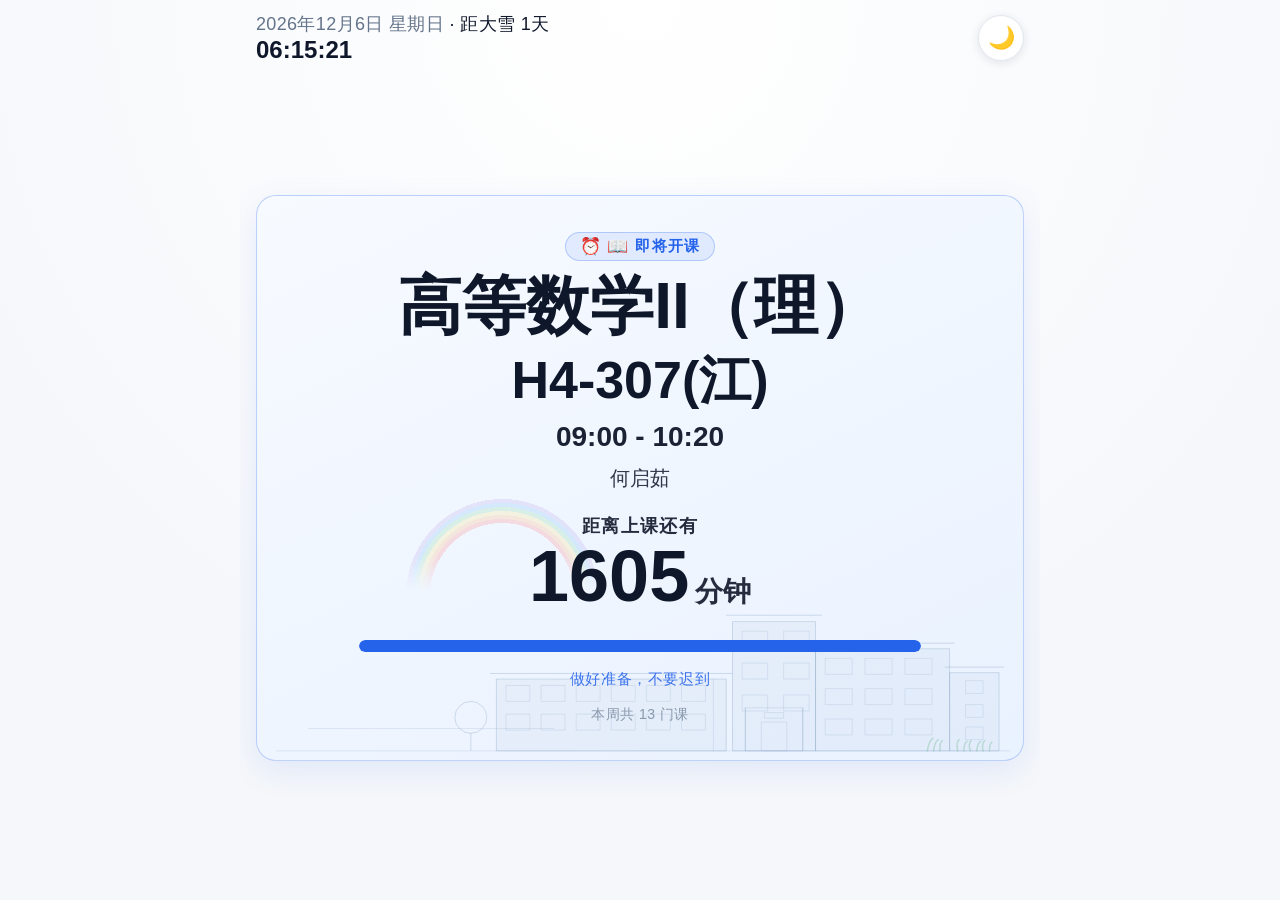
==== commit 3836a43c: "chore: 更新课表数据（2026-09-26 06:56 UTC）" ====
--- a/index.html
+++ b/index.html
@@ -12,7 +12,8 @@
     <!-- 顶部信息栏：日期 + 中文星期 + 实时时钟，右上角主题切换按钮 -->
     <header class="topbar">
       <div class="topbar-info">
-        <div class="date-text" id="dateText">--</div>
+        <!-- 日期 + 中文星期，后面接着当日（或最近一个）节假日 / 24 节气文字 -->
+        <div class="date-text"><span id="dateText">--</span><span class="festival-text" id="festivalText"></span></div>
         <div class="clock" id="clock">00:00:00</div>
       </div>
       <button class="theme-toggle" id="themeToggle" type="button" aria-label="切换日间/夜间主题">🌙</button>
--- a/css/style.css
+++ b/css/style.css
@@ -265,6 +265,13 @@
   font-size: clamp(16px, 4.2vw, 18px);
   color: var(--text-sub);
   letter-spacing: .02em;
+}
+
+/* 日期后面接的「节假日 / 24 节气」文字：
+   字号与日期一致，颜色比日期略深一点以便一眼看到今天是假期还是节气；
+   与其它文字元素一样不加 color 过渡，切换日/夜主题时瞬切，避免整块重绘 */
+.festival-text {
+  color: var(--text-main);
 }
 
 .clock {
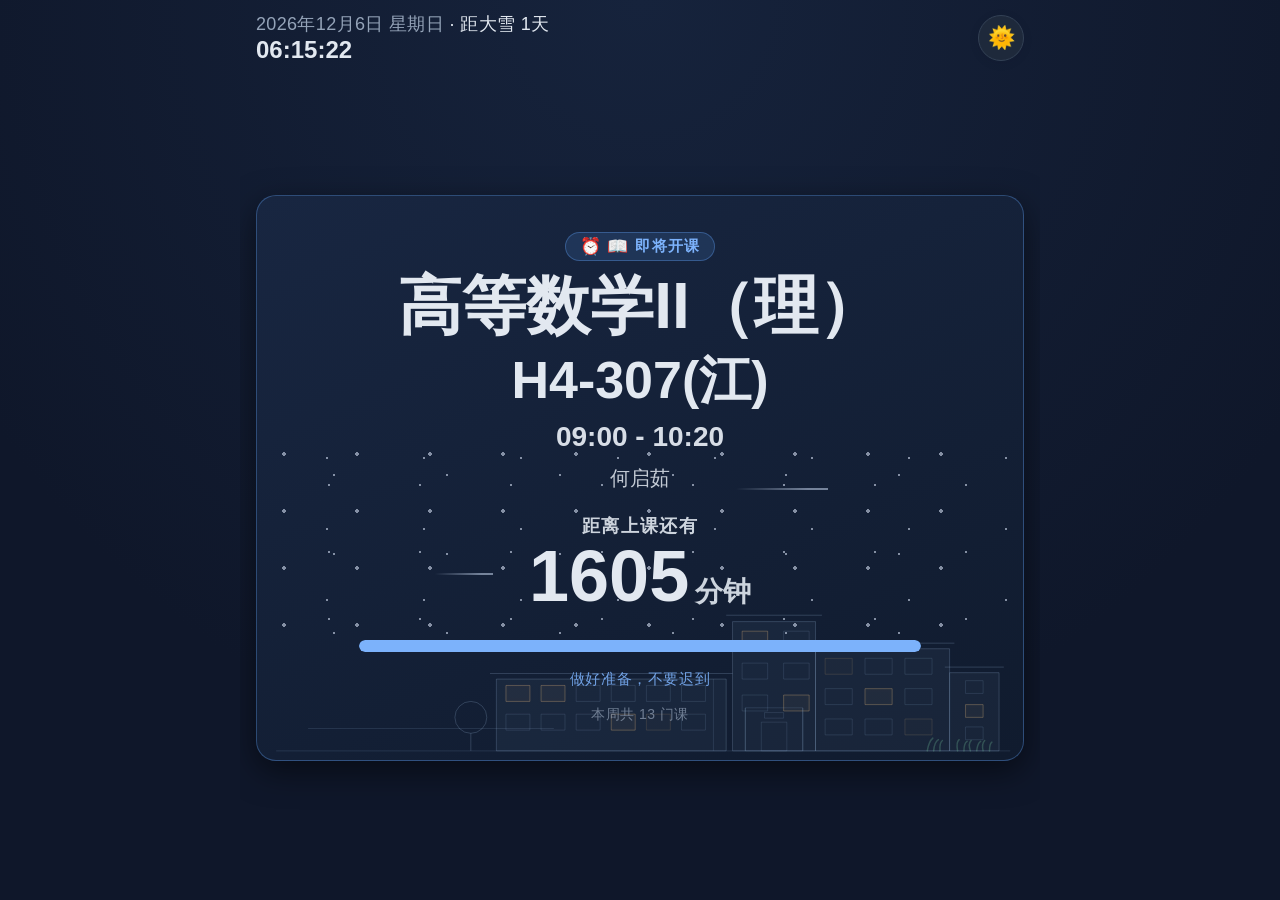
==== commit c7eeb4c3: "chore: 更新课表数据（2026-09-27 15:50 UTC）" ====
--- a/index.html
+++ b/index.html
@@ -276,6 +276,16 @@
         <h2 class="override-title">手动调课</h2>
         <button class="override-btn override-btn-ghost" id="overrideClose" type="button">关闭</button>
       </header>
+
+      <!-- 课表服务状态指示灯：由 override.js 读取 data/fetch-status.json 渲染
+           绿灯 = 最近一次抓取成功，红灯 = 最近一次抓取失败，灰灯 = 读不到状态文件 -->
+      <div class="override-service" id="serviceStatus">
+        <span class="service-dot" id="serviceDot" aria-hidden="true"></span>
+        <div class="service-info">
+          <span class="service-main" id="serviceText">正在检查课表服务状态…</span>
+          <span class="service-time" id="serviceTime"></span>
+        </div>
+      </div>
 
       <div class="override-body">
         <!-- 新增 / 编辑表单 -->
--- a/css/style.css
+++ b/css/style.css
@@ -948,6 +948,59 @@
   color: var(--text-sub);
 }
 
+/* ---------- 课表服务状态指示灯（面板标题栏下方，不随课程列表滚动） ---------- */
+.override-service {
+  display: flex;
+  align-items: flex-start;
+  gap: 9px;
+  flex-shrink: 0;              /* 面板是纵向 flex，避免被课程列表挤扁 */
+  margin: 12px 18px 0;
+  padding: 9px 12px;
+  border: 1px solid var(--card-border);
+  border-radius: 12px;
+  background-color: var(--field-bg);
+}
+
+/* 小圆点：绿=正常、红=异常、灰=状态未知（读不到状态文件） */
+.service-dot {
+  flex: 0 0 auto;
+  width: 10px;
+  height: 10px;
+  margin-top: 4px;
+  border-radius: 50%;
+  background-color: #94a3b8;
+  box-shadow: 0 0 0 3px rgba(148, 163, 184, .18);
+}
+
+.service-dot.is-ok {
+  background-color: #10b981;
+  box-shadow: 0 0 0 3px rgba(16, 185, 129, .20);
+}
+
+.service-dot.is-error {
+  background-color: #dd5257;
+  box-shadow: 0 0 0 3px rgba(221, 82, 87, .20);
+}
+
+.service-info {
+  display: flex;
+  flex-direction: column;
+  gap: 2px;
+  min-width: 0;               /* 允许时间文字换行，不撑破面板 */
+}
+
+.service-main {
+  font-size: 13px;
+  font-weight: 700;
+  color: var(--text-main);
+}
+
+.service-time {
+  font-size: 12px;
+  color: var(--text-sub);
+  font-variant-numeric: tabular-nums;
+}
+
 .override-body {
   flex: 1;
   min-height: 0;
@@ -1038,6 +1091,126 @@
   gap: 10px;
 }
 
+/* ============================================================
+   【仅本地调试】时间调试浮层
+   元素只在网址带 ?debug=1 时才由 main.js 创建，正常访问不会出现
+   ============================================================ */
+.debug-panel {
+  position: fixed;
+  right: 12px;
+  bottom: 8px;
+  z-index: 90;                    /* 低于手动调课遮罩（100），被遮罩盖住时不干扰操作 */
+  width: min(250px, 70vw);
+  padding: 12px 14px;
+  border: 1px solid var(--card-border);
+  border-radius: 16px;
+  background-color: var(--card-bg);
+  box-shadow: var(--card-shadow);
+  color: var(--text-main);
+  font-size: 12px;
+  line-height: 1.5;
+}
+
+.debug-head {
+  display: flex;
+  align-items: center;
+  justify-content: space-between;
+  gap: 8px;
+  margin: 0 0 4px;
+  font-size: 12px;
+  font-weight: 700;
+  color: var(--text-sub);
+}
+
+.debug-head em {
+  font-style: normal;
+  font-weight: 400;
+  opacity: .7;
+}
+
+/* 展开 / 收起：手机上默认收起，只留一行时间，避免挡住卡片底部的小字 */
+.debug-mini {
+  padding: 2px 8px;
+  border: 1px solid var(--card-border);
+  border-radius: 999px;
+  background-color: var(--field-bg);
+  color: var(--text-sub);
+  font-family: inherit;
+  font-size: 11px;
+  cursor: pointer;
+}
+
+.debug-panel.is-collapsed .debug-body {
+  display: none;
+}
+
+.debug-panel.is-collapsed .debug-fake {
+  font-size: 13px;
+}
+
+.debug-line {
+  margin: 0;
+}
+
+/* 假造时间是主角，字号放大 + 等宽数字，方便一眼看清被拨到了哪一刻 */
+.debug-fake {
+  font-size: 15px;
+  font-weight: 700;
+  font-variant-numeric: tabular-nums;
+}
+
+.debug-real {
+  font-size: 11px;
+  color: var(--text-sub);
+  font-variant-numeric: tabular-nums;
+}
+
+.debug-row {
+  display: flex;
+  gap: 6px;
+  margin-top: 8px;
+}
+
+.debug-row button,
+.debug-row input {
+  flex: 1;
+  min-width: 0;
+  padding: 6px;
+  border: 1px solid var(--card-border);
+  border-radius: 10px;
+  background-color: var(--field-bg);
+  font-family: inherit;
+  font-size: 12px;
+}
+
+.debug-row button {
+  color: var(--text-main);
+  cursor: pointer;
+}
+
+.debug-row input {
+  color: var(--field-text);
+}
+
+.debug-row button:active {
+  transform: scale(.97);
+}
+
+/* 手机窄屏：面板更小、更贴右下角；收起时宽度按内容缩到最小的一个小条 */
+@media (max-width: 520px) {
+  .debug-panel {
+    right: 8px;
+    bottom: 6px;
+    width: min(215px, 60vw);
+    padding: 8px 10px;
+    font-size: 11px;
+  }
+
+  .debug-panel.is-collapsed {
+    width: auto;
+  }
+}
+
 /* ---------- 按钮 ---------- */
 .override-btn {
   padding: 10px 16px;
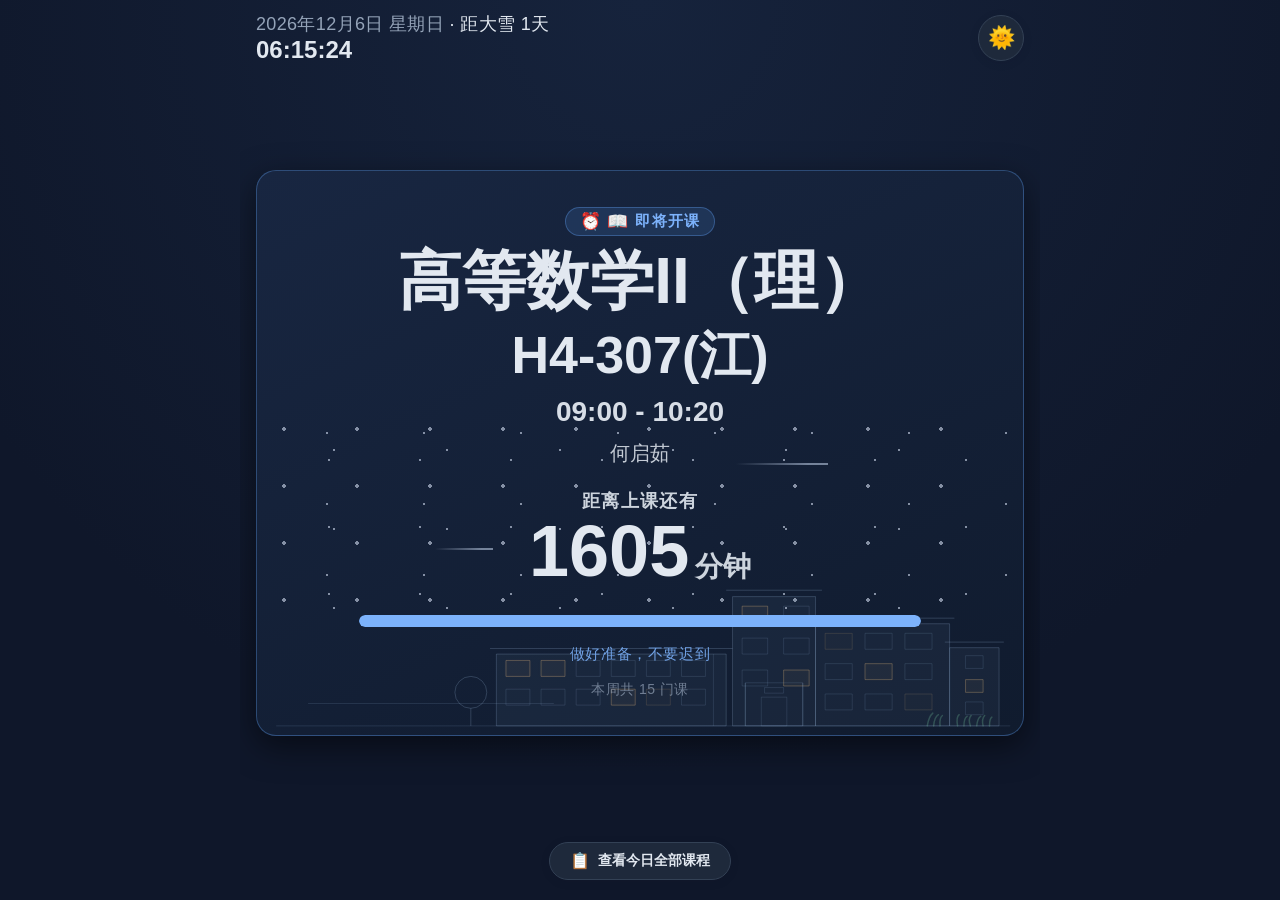
==== commit 03dab616: "chore: 更新服务状态与前端（抓取失败，课表沿用旧数据）（2026-09-28 00:14 UTC）" ====
--- a/index.html
+++ b/index.html
@@ -267,7 +267,29 @@
         <div class="empty-tip" id="emptyTip" hidden>暂无课程数据</div>
       </section>
     </main>
+
+    <!-- 「查看今日全部课程」：点击展开 / 收起今日课程抽屉（默认收起，不影响上方主卡片） -->
+    <button class="today-toggle" id="todayToggle" type="button"
+            aria-expanded="false" aria-controls="todaySheet">
+      <span class="today-toggle-icon" id="todayToggleIcon" aria-hidden="true">📋</span>
+      <span id="todayToggleText">查看今日全部课程</span>
+    </button>
   </div>
+
+  <!-- 今日全部课程抽屉：默认收起（不带 is-open），由 js/today.js 控制展开 / 收起。
+       浮在整页之上，不改动上方大屏主卡片的任何布局与逻辑 -->
+  <div class="today-mask" id="todayMask"></div>
+  <aside class="today-sheet" id="todaySheet" role="dialog" aria-modal="true" aria-label="今日全部课程">
+    <header class="today-sheet-head">
+      <h2 class="today-title">今日全部课程</h2>
+      <!-- 刷新课表：重新拉取已发布的课表数据，并顺带更新课表服务状态指示灯 -->
+      <button class="today-refresh" id="todayRefresh" type="button">
+        <span class="today-refresh-icon" id="todayRefreshIcon" aria-hidden="true">⟳</span>
+        <span id="todayRefreshText">刷新课表</span>
+      </button>
+    </header>
+    <div class="today-body" id="todayBody"></div>
+  </aside>
 
   <!-- 手动调课面板：隐藏入口，长按顶部日期区域 700ms 打开 -->
   <div class="override-mask" id="overrideMask" hidden>
@@ -351,5 +373,7 @@
   <!-- override.js 必须先加载，main.js 依赖 window.TimetableOverride -->
   <script src="js/override.js"></script>
   <script src="js/main.js"></script>
+  <!-- 今日全部课程抽屉：只读取 main.js 暴露的 window.TimetableMain，不改变主卡片逻辑 -->
+  <script src="js/today.js"></script>
 </body>
 </html>
--- a/css/style.css
+++ b/css/style.css
@@ -1336,6 +1336,290 @@
   overflow: hidden;
 }
 
+/* ============================================================
+   「查看今日全部课程」按钮 + 今日课程抽屉
+   说明：抽屉浮在整页之上（position: fixed），不参与 .page 的 flex 布局，
+        因此不会挤压 / 改动上方大屏主卡片；按钮作为 .page 的最后一个 flex 子元素，
+        只占一条窄带，保证手机竖屏依然一屏展示、无滚动条。
+   ============================================================ */
+
+/* ---------- 触发按钮 ---------- */
+.today-toggle {
+  /* .page 是 column flex，默认 stretch，必须显式居中 */
+  align-self: center;
+  flex-shrink: 0;
+  /* z-index 必须高于遮罩（95），抽屉展开时按钮仍可点击，才能真正「展开 / 收起」 */
+  position: relative;
+  z-index: 97;
+  display: inline-flex;
+  align-items: center;
+  gap: 8px;
+  padding: 9px 20px;
+  border-radius: 999px;
+  border: 1px solid var(--toggle-border);
+  background-color: var(--toggle-bg);
+  color: var(--text-main);
+  font: inherit;
+  font-size: 14px;
+  font-weight: 600;
+  white-space: nowrap;
+  cursor: pointer;
+  box-shadow: 0 2px 10px rgba(15, 23, 42, .10);
+  /* 颜色类属性瞬切（不参与主题过渡），只保留按下缩放反馈 */
+  transition: transform .2s ease;
+}
+
+.today-toggle:active {
+  transform: scale(.97);
+}
+
+.today-toggle-icon {
+  font-size: 16px;
+  line-height: 1;
+}
+
+/* ---------- 抽屉遮罩 ---------- */
+.today-mask {
+  position: fixed;
+  inset: 0;
+  z-index: 95;
+  background-color: rgba(15, 23, 42, .38);
+  opacity: 0;
+  pointer-events: none;
+  transition: opacity .28s ease;
+}
+
+.today-mask.is-open {
+  opacity: 1;
+  pointer-events: auto;
+}
+
+/* ---------- 抽屉面板 ---------- */
+.today-sheet {
+  position: fixed;
+  left: 0;
+  right: 0;
+  /* 让出底部按钮的位置，抽屉浮在按钮上方，按钮始终露在外面可点 */
+  bottom: 72px;
+  z-index: 96;
+  width: min(calc(100% - 32px), 800px);
+  margin: 0 auto;
+  max-height: 66vh;
+  max-height: 66dvh;
+  display: flex;
+  flex-direction: column;
+  border-radius: 20px;
+  border: 1px solid var(--card-border);
+  background-color: var(--card-bg);
+  box-shadow: 0 10px 32px rgba(15, 23, 42, .20);
+  /* 收起态：整体滑出屏幕外并隐藏（visibility 延迟到动画结束再切，避免闪一下） */
+  transform: translateY(calc(100% + 90px));
+  visibility: hidden;
+  transition: transform .3s cubic-bezier(.4, 0, .2, 1), visibility 0s linear .3s;
+}
+
+.today-sheet.is-open {
+  transform: translateY(0);
+  visibility: visible;
+  transition: transform .3s cubic-bezier(.4, 0, .2, 1), visibility 0s;
+}
+
+.today-sheet-head {
+  display: flex;
+  align-items: center;
+  justify-content: space-between;
+  gap: 12px;
+  padding: 14px 18px;
+  border-bottom: 1px solid var(--card-border);
+  flex-shrink: 0;
+}
+
+.today-title {
+  font-size: 16px;
+  font-weight: 800;
+  color: var(--text-main);
+}
+
+/* ---------- 抽屉里的「刷新课表」按钮 ---------- */
+.today-refresh {
+  flex-shrink: 0;
+  display: inline-flex;
+  align-items: center;
+  gap: 6px;
+  padding: 5px 12px;
+  border-radius: 999px;
+  border: 1px solid var(--toggle-border);
+  background-color: var(--toggle-bg);
+  color: var(--text-main);
+  font: inherit;
+  font-size: 13px;
+  font-weight: 600;
+  white-space: nowrap;
+  cursor: pointer;
+  /* 颜色类属性瞬切（不参与主题过渡），只保留按下缩放反馈 */
+  transition: transform .2s ease;
+}
+
+.today-refresh:active {
+  transform: scale(.97);
+}
+
+.today-refresh:disabled {
+  opacity: .6;
+  cursor: default;
+}
+
+.today-refresh-icon {
+  display: inline-block;
+  font-size: 14px;
+  line-height: 1;
+}
+
+/* 刷新中：图标持续旋转（减弱动画偏好下由文件末尾的媒体查询统一关掉） */
+.today-refresh.is-busy .today-refresh-icon {
+  animation: today-spin .8s linear infinite;
+}
+
+@keyframes today-spin {
+  to { transform: rotate(360deg); }
+}
+
+.today-body {
+  flex: 1;
+  min-height: 0;
+  overflow-y: auto;
+  -webkit-overflow-scrolling: touch;
+  padding: 14px 18px;
+  display: flex;
+  flex-direction: column;
+  gap: 16px;
+}
+
+/* ---------- 分组标题 ---------- */
+.today-group-title {
+  display: flex;
+  align-items: baseline;
+  gap: 8px;
+  font-size: 14px;
+  font-weight: 700;
+  color: var(--text-sub);
+}
+
+.today-group-count {
+  font-weight: 400;
+  opacity: .8;
+}
+
+/* ---------- 课程列表 ---------- */
+.today-list {
+  list-style: none;
+  display: flex;
+  flex-direction: column;
+  gap: 10px;
+}
+
+/* 单节课卡片：圆角 20px + 轻微阴影，配色由下方状态类给出的 --today-accent 决定 */
+.today-item {
+  position: relative;
+  display: flex;
+  align-items: flex-start;
+  gap: 12px;
+  padding: 12px 14px;
+  border-radius: 20px;
+  border: 1px solid var(--card-border);
+  background-color: var(--card-bg);
+  box-shadow: 0 3px 12px rgba(0, 0, 0, .08);
+  overflow: hidden;
+}
+
+/* 状态色：待上课蓝 / 上课中绿 / 已结束灰（与大屏主卡片规则一致） */
+.today-item.is-pending { --today-accent: var(--accent-blue); }
+.today-item.is-ongoing { --today-accent: var(--accent-green); }
+.today-item.is-done    { --today-accent: var(--text-sub); }
+
+/* 卡片左侧那条状态色竖条 */
+.today-item::before {
+  content: "";
+  position: absolute;
+  left: 0;
+  top: 0;
+  bottom: 0;
+  width: 4px;
+  background-color: var(--today-accent);
+}
+
+.today-time {
+  flex-shrink: 0;
+  min-width: 88px;
+  font-size: 13px;
+  font-weight: 700;
+  color: var(--today-accent);
+  font-variant-numeric: tabular-nums;
+}
+
+.today-main {
+  min-width: 0;
+}
+
+.today-name {
+  font-size: 17px;
+  font-weight: 800;
+  color: var(--text-main);
+  overflow-wrap: anywhere;
+}
+
+.today-meta {
+  margin-top: 3px;
+  font-size: 13px;
+  color: var(--text-sub);
+}
+
+/* 最近一节课：整卡描边用状态色 + 课程名后挂一枚小徽标 */
+.today-item.is-nearest {
+  border-color: var(--today-accent);
+}
+
+.today-badge {
+  display: inline-block;
+  margin-left: 8px;
+  padding: 1px 8px;
+  border-radius: 999px;
+  background-color: var(--today-accent);
+  color: #fff;
+  font-size: 11px;
+  font-weight: 700;
+  vertical-align: middle;
+}
+
+/* 今日无课 */
+.today-empty {
+  padding: 28px 0;
+  text-align: center;
+  font-size: 15px;
+  color: var(--text-sub);
+}
+
+/* ---------- 窄屏（手机）压缩间距，保证不拥挤 ---------- */
+@media (max-width: 520px) {
+  .today-sheet-head {
+    padding: 12px 14px;
+  }
+
+  .today-body {
+    padding: 12px 14px;
+    gap: 14px;
+  }
+
+  .today-time {
+    min-width: 78px;
+    font-size: 12px;
+  }
+
+  .today-name {
+    font-size: 16px;
+  }
+}
+
 /* 尊重用户的减弱动画偏好 */
 @media (prefers-reduced-motion: reduce) {
   * {
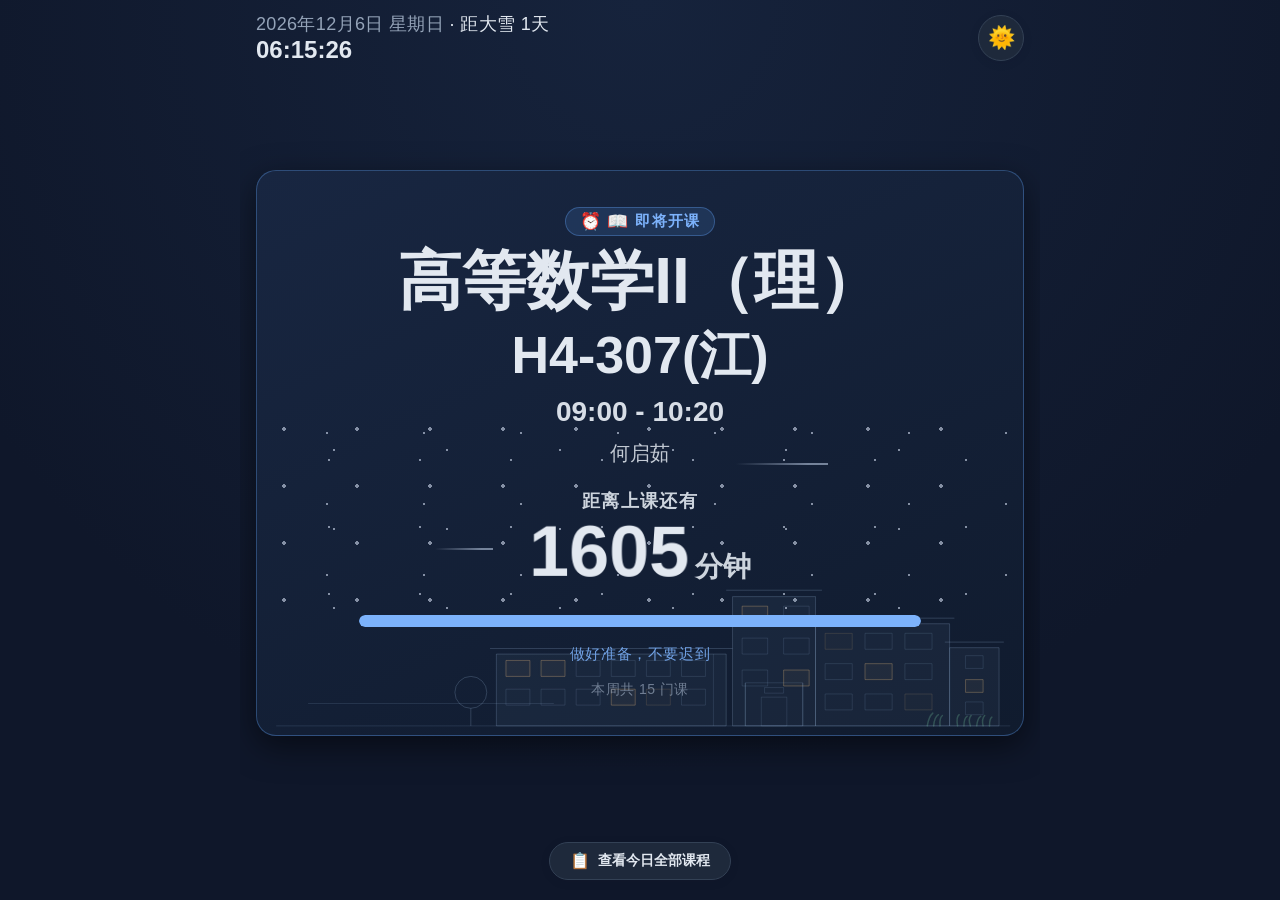
==== commit e35cb5cf: "chore: 更新课表数据（2026-09-28 00:23 UTC）" ====
--- a/index.html
+++ b/index.html
@@ -288,6 +288,17 @@
         <span id="todayRefreshText">刷新课表</span>
       </button>
     </header>
+
+    <!-- 课表服务状态指示灯：与「手动调课」面板里那组同步更新（由 override.js 一次请求统一渲染），
+         放在标题栏正下方、滚动区域之外，保证始终可见 -->
+    <div class="override-service today-service" id="todayService">
+      <span class="service-dot" id="todayServiceDot" aria-hidden="true"></span>
+      <div class="service-info">
+        <span class="service-main" id="todayServiceText">正在检查课表服务状态…</span>
+        <span class="service-time" id="todayServiceTime"></span>
+      </div>
+    </div>
+
     <div class="today-body" id="todayBody"></div>
   </aside>
 
--- a/css/style.css
+++ b/css/style.css
@@ -1610,6 +1610,11 @@
     gap: 14px;
   }
 
+  /* 抽屉里的服务状态指示灯：左右外边距跟着抽屉内边距一起收窄，避免手机上看去偏窄 */
+  .today-service {
+    margin: 12px 14px 0;
+  }
+
   .today-time {
     min-width: 78px;
     font-size: 12px;
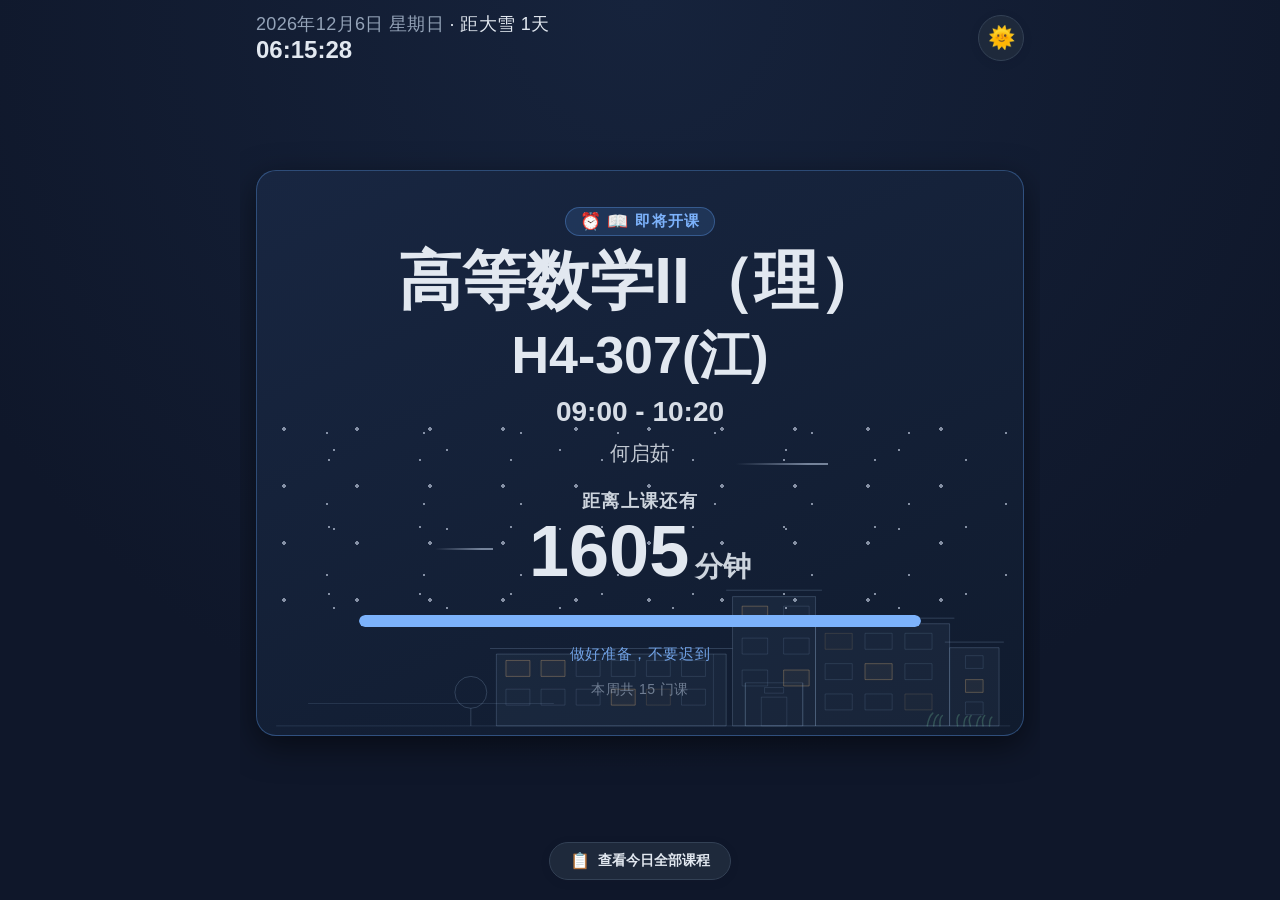
==== commit b1451022: "chore: 更新课表数据（2026-09-29 17:26 UTC）" ====
--- a/index.html
+++ b/index.html
@@ -325,10 +325,18 @@
         <section class="override-section">
           <h3 class="override-subtitle" id="overrideFormTitle">新增临时课程</h3>
           <form class="override-form" id="overrideForm" novalidate>
-            <label class="override-field">
-              <span>课程名称 *</span>
-              <input type="text" id="ovName" placeholder="如：高等数学">
-            </label>
+            <!-- 课程名称 / 教室 / 老师：输入框照旧可自由输入，右侧「选择」按钮展开课表里
+                 出现过的全部取值，点一下就填进输入框，省去打字的功夫。
+                 可选清单由 override.js 的 renderOptions() 填充（取自正方课表 + 本地新增课程） -->
+            <div class="override-field">
+              <label for="ovName">课程名称 *</label>
+              <div class="override-combo">
+                <input type="text" id="ovName" placeholder="如：高等数学">
+                <button class="override-pick" id="ovNamePick" type="button"
+                        aria-expanded="false" aria-controls="ovNameOptions">选择 ▾</button>
+              </div>
+              <ul class="override-options" id="ovNameOptions" hidden></ul>
+            </div>
             <label class="override-field">
               <span>星期 *</span>
               <select id="ovWeekday">
@@ -351,14 +359,24 @@
                 <input type="time" id="ovEnd">
               </label>
             </div>
-            <label class="override-field">
-              <span>教室 *</span>
-              <input type="text" id="ovClassroom" placeholder="如：实训楼203">
-            </label>
-            <label class="override-field">
-              <span>老师</span>
-              <input type="text" id="ovTeacher" placeholder="选填">
-            </label>
+            <div class="override-field">
+              <label for="ovClassroom">教室 *</label>
+              <div class="override-combo">
+                <input type="text" id="ovClassroom" placeholder="如：实训楼203">
+                <button class="override-pick" id="ovClassroomPick" type="button"
+                        aria-expanded="false" aria-controls="ovClassroomOptions">选择 ▾</button>
+              </div>
+              <ul class="override-options" id="ovClassroomOptions" hidden></ul>
+            </div>
+            <div class="override-field">
+              <label for="ovTeacher">老师</label>
+              <div class="override-combo">
+                <input type="text" id="ovTeacher" placeholder="选填">
+                <button class="override-pick" id="ovTeacherPick" type="button"
+                        aria-expanded="false" aria-controls="ovTeacherOptions">选择 ▾</button>
+              </div>
+              <ul class="override-options" id="ovTeacherOptions" hidden></ul>
+            </div>
             <p class="override-error" id="overrideError" hidden></p>
             <div class="override-actions">
               <button type="submit" class="override-btn override-btn-primary" id="ovSubmit">新增课程</button>
--- a/css/style.css
+++ b/css/style.css
@@ -465,6 +465,91 @@
    颜色取值仍是 --text-main（与卡片原来的文字色一致），所以颜色本身没有变化。 */
 .is-holiday .card-content {
   color: var(--text-main);
+}
+
+/* ============================================================
+   法定假期（今日暂无课程）卡片
+   ------------------------------------------------------------
+   电脑端：走「普通卡片的骨架」—— 卡片内容照常按下一节课渲染
+   （课程名 / 教室 / 时间 / 老师 / 倒计时 / 进度条全部在位，只是看不见），
+   所以外框高度与普通课程卡片分毫不差，假期插画正好填满中间那一片。
+   为什么必须留位：卡片高度全靠内容撑出来，若把这些行整个 display:none 掉，
+   卡片就会缩成小小一块 —— 那正是之前假期卡片比普通卡片矮一截的原因。
+
+   手机端（≤520px）：反过来，保持原来的紧凑尺寸（课程信息整行收起不占位），
+   只把「今日暂无课程」压成一行显示（见下面 520px 断点里的覆盖规则）。
+   ============================================================ */
+.course-card.is-offday .classroom,
+.course-card.is-offday .course-time,
+.course-card.is-offday .teacher,
+.course-card.is-offday .countdown,
+.course-card.is-offday .progress {
+  visibility: hidden;         /* 只隐身、不塌陷：占位照旧，所以卡片高度不变 */
+}
+
+/* 课程名处改盖一句「今日暂无课程」：
+   真实课程名用透明色留着（只负责把这一行撑到正常高度，名称占几行就撑几行），
+   要显示的那句话由 ::after 从 data-holiday-msg 取出来叠在上面。
+   字号比课程名小一档（窄屏 12vw、宽屏封顶 64px）并 nowrap，保证任何屏宽下都是一行；
+   绝对定位不参与布局，所以这句话不会反过来影响卡片高度。 */
+.course-card.is-offday .course-name {
+  position: relative;         /* ::after 的定位基准 */
+  color: transparent;         /* 真实课程名只撑高度，不显示 */
+}
+
+.course-card.is-offday .course-name::after {
+  content: attr(data-holiday-msg);
+  position: absolute;
+  left: 50%;                  /* 课程名这一行的正中间（与卡片水平居中对齐） */
+  top: 0;
+  bottom: 0;
+  transform: translateX(-50%);
+  display: flex;
+  align-items: center;
+  white-space: nowrap;
+  color: var(--text-main);
+  font-size: clamp(32px, 12vw, 64px);
+  font-weight: 900;
+  line-height: 1.05;
+}
+
+/* ---------- 手机版（安卓竖屏）：假期卡片回到原来的尺寸，文字改一行 ----------
+   电脑端那张「和普通卡片一样大」的假期卡片放到手机上又高又空，
+   所以窄屏下改回原来的样子：不展示课程信息的那几行整行收起、不再占位，
+   卡片高度只由「小标题 + 今日暂无课程 + 底部小字」撑出来。
+
+   课程名那一行的高度特意保持原版的高度：原版是把「今日暂无课程」按课程名字号
+   （clamp(48px, 14vw, 64px)）折成了两行，这个高度就是卡片原来高度的来源。
+   现在只把这句话缩到一行（12vw，最窄的手机也放得下）并在这一行里居中显示，
+   于是卡片尺寸和原来一致，只是不再折行。 */
+@media (max-width: 520px) {
+
+  /* 课程信息整行收起（电脑端是 visibility:hidden 隐身占位，这里直接不占位） */
+  .course-card.is-offday .classroom,
+  .course-card.is-offday .course-time,
+  .course-card.is-offday .teacher,
+  .course-card.is-offday .countdown,
+  .course-card.is-offday .progress {
+    display: none;
+  }
+
+  /* 真实课程名缩成 0 号字（不再占宽高，只当挂 ::after 的容器 × 撑起原版行高） */
+  .course-card.is-offday .course-name {
+    font-size: 0;
+    /* 原版两行的高度：课程名字号 × 行高 1.05 × 2 行
+       ⇒ 改动 .course-name 的 font-size / line-height 时，这里要跟着一起改 */
+    min-height: calc(clamp(48px, 14vw, 64px) * 1.05 * 2);
+    display: flex;
+    align-items: center;
+    justify-content: center;
+  }
+
+  /* 要显示的那句话：回到正常流（撑这一行的内容），缩到一行居中放进去 */
+  .course-card.is-offday .course-name::after {
+    position: static;
+    transform: none;
+    font-size: clamp(32px, 12vw, 64px);
+  }
 }
 
 /* ---------- 待上课卡片的底层装饰：抽象校园「教学楼 + 植被」线条插画 ----------
@@ -1081,6 +1166,77 @@
   border-color: var(--accent-blue);
 }
 
+/* ---------- 课程名 / 教室 / 老师：输入框 + 「选择」按钮 + 可选清单 ----------
+   输入框照旧可自由输入（保留自定义），右侧按钮展开课表里出现过的全部取值，
+   点一下即填进输入框。清单做成【就地展开】而不是浮层弹窗：
+   面板本身就是可滚动的底部抽屉，浮层在滚动容器里定位容易错位，
+   就地展开则天然跟着表单一起滚动，也不用操心层级与遮挡。 */
+.override-combo {
+  display: flex;
+  gap: 8px;
+}
+
+.override-combo input {
+  flex: 1;
+  min-width: 0; /* 允许输入框在窄屏上被压缩，否则长 placeholder 会把按钮挤出去 */
+}
+
+.override-pick {
+  flex: 0 0 auto;
+  padding: 0 12px;
+  font-family: inherit;
+  font-size: 13px;
+  color: var(--text-sub);
+  background-color: var(--field-bg);
+  border: 1px solid var(--card-border);
+  border-radius: 10px;
+  cursor: pointer;
+  white-space: nowrap;
+}
+
+.override-pick[aria-expanded="true"] {
+  color: var(--accent-blue);
+  border-color: var(--accent-blue);
+}
+
+.override-pick:disabled {
+  opacity: .5;
+  cursor: not-allowed;
+}
+
+/* 展开后的可选清单：高度封顶并内部滚动，课表再多也不会把表单撑长 */
+.override-options {
+  max-height: 180px;
+  overflow-y: auto;
+  -webkit-overflow-scrolling: touch;
+  margin: 0;
+  padding: 4px;
+  list-style: none;
+  background-color: var(--field-bg);
+  border: 1px solid var(--card-border);
+  border-radius: 10px;
+}
+
+.override-option {
+  display: block;
+  width: 100%;
+  padding: 9px 10px;
+  font-family: inherit;
+  font-size: 15px;
+  text-align: left;
+  /* 同 .override-field input：用变量色，夜间不会继承浅色文字落到浅底上 */
+  color: var(--field-text);
+  background: none;
+  border: 0;
+  border-radius: 8px;
+  cursor: pointer;
+}
+
+.override-option:active {
+  background-color: var(--stat-pending-soft); /* 按下时给一点主题蓝的淡底反馈 */
+  color: var(--accent-blue);
+}
+
 .override-error {
   font-size: 13px;
   color: #ef4444;
@@ -1128,7 +1284,7 @@
   opacity: .7;
 }
 
-/* 展开 / 收起：手机上默认收起，只留一行时间，避免挡住卡片底部的小字 */
+/* 展开 / 收起按钮 */
 .debug-mini {
   padding: 2px 8px;
   border: 1px solid var(--card-border);
@@ -1138,6 +1294,48 @@
   font-family: inherit;
   font-size: 11px;
   cursor: pointer;
+}
+
+/* ---------- 收起态：紧贴屏幕底边的通栏细条 ----------
+   手机默认收起。收起态【不能】像展开态那样浮在右下角：
+   实测矮视口下（390×700、360×640）主卡片底边距屏幕底部只有 68~90px，
+   而浮层原本摆在「距底 68px」这一带（当初是为了躲开底部居中的
+   「查看今日全部课程」按钮），于是正好压住卡片底边的倒计时 / 进度条 / 页脚小字。
+   卡片高度由内容撑出、矮视口下竖直方向本就没有共存空间，索性把收起态
+   改成【贴着视口底边的通栏细条】（高 20px）：
+     1. 底边 0~20px 这一带卡片永远到不了（卡片底边最低也在距底 58px 以上），彻底不遮挡；
+     2. 通栏高度恰好停在底部居中按钮的下沿（按钮底边距屏底恒为 20px），二者上下相邻、互不交叠；
+     3. 条内内容只占左右两端、中间留空，按钮不会盖到任何文字。
+   展开态（.debug-body 露出时）仍走原来的右下角浮层定位，见下面的媒体查询。 */
+.debug-panel.is-collapsed {
+  left: 0;
+  right: 0;
+  bottom: 0;
+  width: auto;
+  /* 高度恰好停在底部按钮的下沿：那个按钮底边距屏底恒为 20px（.page 的 padding-bottom），
+     所以通栏占 [0, 20px] 这条带，与按钮严格上下相邻、绝不交叠 */
+  height: 20px;
+  padding: 0 12px;
+  border-width: 1px 0 0;          /* 只留上边框，像一条贴底的状态栏 */
+  border-radius: 0;
+  display: flex;
+  flex-direction: row-reverse;    /* 反转后：被拨到的时间靠左，标题 + 展开按钮靠右 */
+  align-items: center;
+  justify-content: space-between;
+  gap: 10px;
+  line-height: 1;                 /* 通栏很薄，行高收紧，保证内容完整落在 20px 内 */
+}
+
+.debug-panel.is-collapsed .debug-head {
+  margin: 0;                      /* 通栏里只占一行，去掉原来的下边距 */
+}
+
+.debug-panel.is-collapsed .debug-head em {
+  display: none;                  /* 「临时」二字在细条里太占地方 */
+}
+
+.debug-panel.is-collapsed .debug-mini {
+  padding: 1px 8px;               /* 按钮压到 18px 高，塞得进 20px 的通栏 */
 }
 
 .debug-panel.is-collapsed .debug-body {
@@ -1196,18 +1394,25 @@
   transform: scale(.97);
 }
 
-/* 手机窄屏：面板更小、更贴右下角；收起时宽度按内容缩到最小的一个小条 */
+/* 视口不宽时，底部居中的「查看今日全部课程」按钮（z-index 97，高约 40px、
+   底边距 20px）会与右下角的【展开态】浮层横向重叠，而浮层 z-index 只有 90，
+   会被按钮盖住。把展开态整体抬到按钮带之上（68px ≈ 按钮顶边 60px + 8px 间隙），
+   两者互不遮挡；宽屏下按钮与浮层隔着足够距离，仍保持原来的贴角位置。
+   收起态已改为贴底通栏细条（见上方 .debug-panel.is-collapsed），不在此列。 */
+@media (max-width: 860px) {
+  .debug-panel {
+    bottom: 68px;
+  }
+}
+
+/* 手机窄屏：展开态面板更小、更贴右下角（收起态由贴底通栏接管，不受这里影响） */
 @media (max-width: 520px) {
   .debug-panel {
     right: 8px;
-    bottom: 6px;
+    bottom: 68px;                  /* 同上：展开态避开底部居中的「查看今日全部课程」按钮 */
     width: min(215px, 60vw);
     padding: 8px 10px;
     font-size: 11px;
-  }
-
-  .debug-panel.is-collapsed {
-    width: auto;
   }
 }
 
